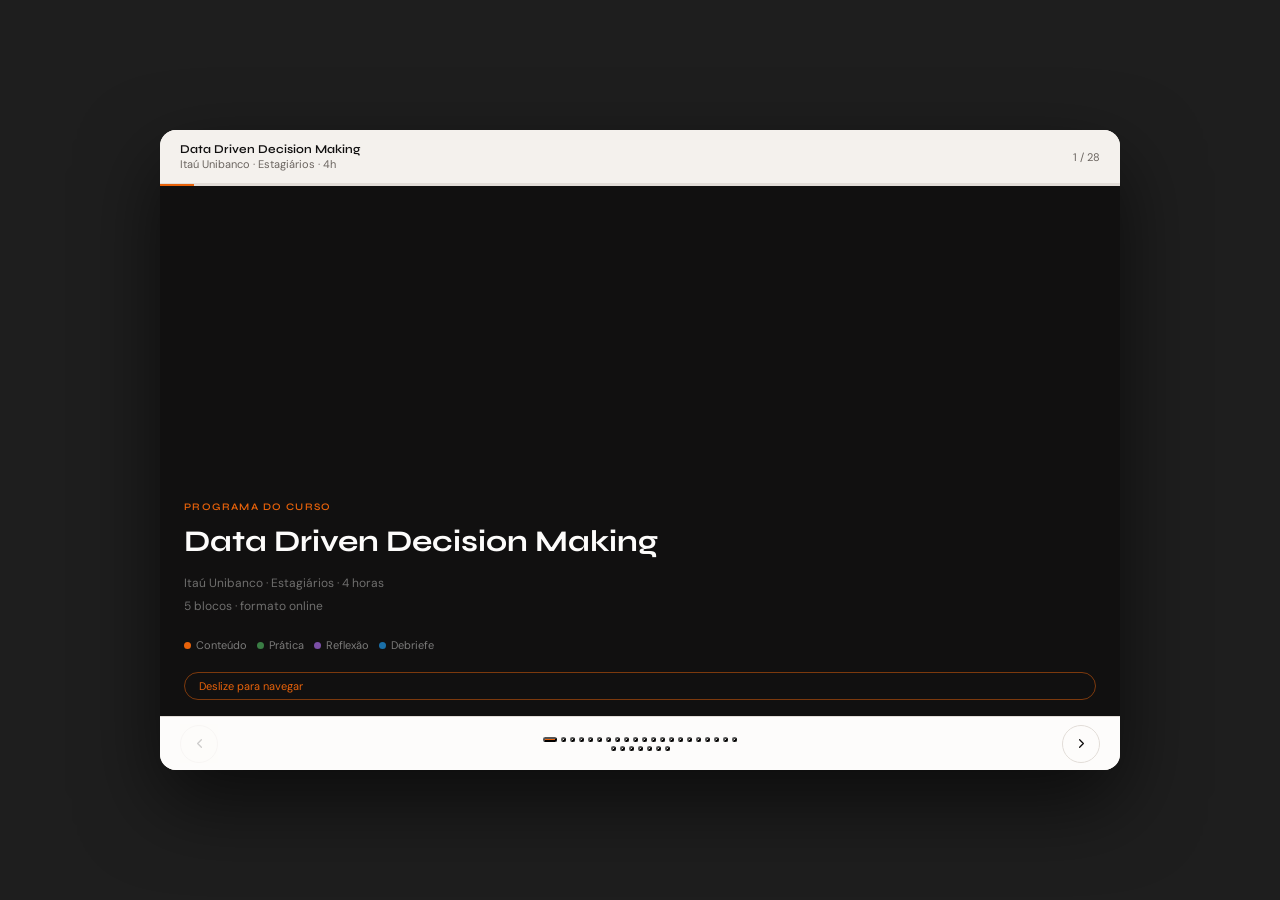
==== index.html @ 46b954f6 "recria projeto DDDM do Itau" ====
<!DOCTYPE html>
<html lang="pt-BR">
<head>
  <meta charset="UTF-8">
  <meta name="viewport" content="width=device-width, initial-scale=1.0, maximum-scale=1, user-scalable=no">
  <title>Data Driven Decision Making</title>
  <link rel="preconnect" href="https://fonts.googleapis.com">
  <link rel="preconnect" href="https://fonts.gstatic.com" crossorigin>
  <link href="https://fonts.googleapis.com/css2?family=Syne:wght@400;500;600;700&family=DM+Sans:wght@300;400;500&display=swap" rel="stylesheet">
  <link rel="stylesheet" href="styles.css">
</head>
<body>
  <div class="wrap">
    <div class="hdr">
      <div>
        <div class="hdr-title">Data Driven Decision Making</div>
        <div class="hdr-sub">Itaú Unibanco · Estagiários · 4h</div>
      </div>
      <div class="hdr-count" id="cnt">1 / 28</div>
    </div>

    <div class="prog"><div class="prog-fill" id="pf"></div></div>

    <div class="deck" id="deck">
      <div class="track" id="track">
        <div class="card c-cover">
          <div class="body">
            <div class="eyebrow">Programa do curso</div>
            <h1>Data Driven Decision Making</h1>
            <div class="meta">Itaú Unibanco · Estagiários · 4 horas<br>5 blocos · formato online</div>
            <div class="legend">
              <div class="legend-i"><div class="legend-dot" style="background:#E8620A"></div>Conteúdo</div>
              <div class="legend-i"><div class="legend-dot" style="background:#3A7D44"></div>Prática</div>
              <div class="legend-i"><div class="legend-dot" style="background:#7B4FA6"></div>Reflexão</div>
              <div class="legend-i"><div class="legend-dot" style="background:#1A6FA8"></div>Debriefe</div>
            </div>
            <div class="cta">Deslize para navegar</div>
          </div>
        </div>

        <div class="card c-obj">
          <div class="body">
            <h3>O que os participantes levam</h3>
            <p class="obj-sub">Ao final do curso, cada participante sai com:</p>
            <div class="obj-row"><div class="obj-n">1</div><div class="obj-t">Uma leitura prática do que significa tomar decisões orientadas por dados no ambiente do Itaú</div></div>
            <div class="obj-row"><div class="obj-n">2</div><div class="obj-t">Critérios para identificar e selecionar fontes de dados relevantes para hipóteses de negócio</div></div>
            <div class="obj-row"><div class="obj-n">3</div><div class="obj-t">Clareza sobre os vieses que afetam a leitura de dados e como calibrá-los</div></div>
            <div class="obj-row"><div class="obj-n">4</div><div class="obj-t">Contexto sobre a infraestrutura de dados do Itaú, bancos de dados, cloud e tecnologias em uso</div></div>
            <div class="obj-row"><div class="obj-n">5</div><div class="obj-t">Capacidade de mapear as variáveis que mais pesam numa decisão estratégica e avaliar o que muda quando elas se movem</div></div>
          </div>
        </div>

        <div class="card c-section">
          <div class="body">
            <div class="snum">01</div>
            <h2>Por que dados?</h2>
            <div class="dur">30 minutos</div>
          </div>
        </div>

        <div class="card c-content">
          <div class="body">
            <div class="badge b-content"><div class="dot"></div>Conteúdo</div>
            <div class="time"><span>00:00</span><span>10 min</span></div>
            <h3>A decisão antes do dado</h3>
            <div class="items">
              <div class="item"><div class="dot-item"></div><div class="itext">Toda decisão parte de uma hipótese formulada por alguém, em um contexto</div></div>
              <div class="item"><div class="dot-item"></div><div class="itext">O dado entra como ferramenta de quem decide</div></div>
              <div class="item"><div class="dot-item"></div><div class="itext">O curso parte de quem decide e do problema a resolver</div></div>
            </div>
          </div>
          <div class="strip">
            <span class="tag hi">Decisão</span>
            <span class="tag">Trade-off</span>
            <span class="tag">Ética da escolha</span>
            <span class="tag">Hipótese</span>
          </div>
        </div>

        <div class="card c-content">
          <div class="body">
            <div class="badge b-content"><div class="dot"></div>Conteúdo</div>
            <div class="time"><span>00:10</span><span>20 min</span></div>
            <h3>O que significa ser data driven e onde vivem esses dados no Itaú</h3>
            <div class="items">
              <div class="item"><div class="dot-item"></div><div class="itext">Ser data driven é ter um processo: capturar, tratar, gerar hipóteses e aplicar</div></div>
              <div class="item"><div class="dot-item"></div><div class="itext">O que é um banco de dados e como a informação é organizada em escala</div></div>
              <div class="item"><div class="dot-item"></div><div class="itext">A infraestrutura cloud do Itaú e o papel da AWS na operação de dados do banco</div></div>
              <div class="item"><div class="dot-item"></div><div class="itext">Principais tecnologias de dados em uso na instituição</div></div>
            </div>
          </div>
          <div class="strip">
            <span class="tag hi">Banco de dados</span>
            <span class="tag">AWS</span>
            <span class="tag">Cloud</span>
            <span class="tag">Infraestrutura</span>
            <span class="tag">Escala</span>
          </div>
        </div>

        <div class="card c-section">
          <div class="body">
            <div class="snum">02</div>
            <h2>Explorar</h2>
            <div class="dur">50 minutos</div>
          </div>
        </div>

        <div class="card c-pratica">
          <div class="body">
            <div class="badge b-pratica"><div class="dot"></div>Prática</div>
            <div class="time"><span>00:30</span><span>10 min</span></div>
            <h3>Aquecimento: o que você trouxe de fora da tela</h3>
            <div class="items">
              <div class="item"><div class="dot-item"></div><div class="itext">Tarefa pré-aula: cada participante chega com uma observação das últimas horas, algo que viu, ouviu ou notou no mundo ao redor</div></div>
              <div class="item"><div class="dot-item"></div><div class="itext"><strong>Pergunta central: com base nessa observação, qual hipótese econômica ou de negócio você sustentaria?</strong></div></div>
              <div class="item"><div class="dot-item"></div><div class="itext">Nos primeiros minutos da aula, cada pessoa compartilha o que trouxe</div></div>
            </div>
          </div>
          <div class="strip">
            <span class="tag hi">Observação como dado</span>
            <span class="tag">Previsão econômica</span>
            <span class="tag">Repertório</span>
          </div>
        </div>

        <div class="card c-debrief">
          <div class="body">
            <div class="badge b-debrief"><div class="dot"></div>Debriefe</div>
            <div class="time"><span>00:40</span><span>15 min</span></div>
            <h3>O que os participantes viram e o que isso revela</h3>
            <div class="items">
              <div class="item"><div class="dot-item"></div><div class="itext">Compartilhamento das observações entre os participantes</div></div>
              <div class="item"><div class="dot-item"></div><div class="itext">Observação cotidiana como fonte de dado: o que cada um capturou e por quê</div></div>
              <div class="item"><div class="dot-item"></div><div class="itext">O ponto de vista de quem olha condiciona o que se vê</div></div>
              <div class="item"><div class="dot-item"></div><div class="itext">Tendência ao viés pessimista e à naturalização de verdades universais</div></div>
            </div>
          </div>
          <div class="strip">
            <span class="tag hi">Viés pessimista</span>
            <span class="tag">Ponto de vista</span>
            <span class="tag">Naturalização</span>
          </div>
        </div>

        <div class="card c-content">
          <div class="body">
            <div class="badge b-content"><div class="dot"></div>Conteúdo</div>
            <div class="time"><span>00:55</span><span>25 min</span></div>
            <h3>Humildade intelectual e o ato de explorar</h3>
            <div class="items">
              <div class="item"><div class="dot-item"></div><div class="itext">Viés estatístico: como a seleção de dados condiciona conclusões</div></div>
              <div class="item"><div class="dot-item"></div><div class="itext">Viés de confirmação: como hipóteses prévias moldam a leitura</div></div>
              <div class="item"><div class="dot-item"></div><div class="itext">Good Judgment Open como modelo de como visões individuais se tornam decisões coletivas mais precisas</div></div>
              <div class="item"><div class="dot-item"></div><div class="itext"><strong>Pergunta para a turma: como o banco opera esse princípio em escala?</strong></div></div>
            </div>
          </div>
          <div class="strip">
            <span class="tag hi">Forecasting coletivo</span>
            <span class="tag">Viés estatístico</span>
            <span class="tag">Viés de confirmação</span>
          </div>
        </div>

        <div class="card c-section">
          <div class="body">
            <div class="snum">03</div>
            <h2>O processo DDDM</h2>
            <div class="dur">70 minutos</div>
          </div>
        </div>

        <div class="card c-content">
          <div class="body">
            <div class="badge b-content"><div class="dot"></div>Conteúdo</div>
            <div class="time"><span>01:20</span><span>10 min</span></div>
            <h3>As quatro macro-etapas</h3>
            <div class="items">
              <div class="item"><div class="dot-item"></div><div class="itext">Framework central: captura, tratamento, geração de insights e aplicação</div></div>
              <div class="item"><div class="dot-item"></div><div class="itext">Cada etapa tem lógica própria e alimenta a etapa seguinte</div></div>
              <div class="item"><div class="dot-item"></div><div class="itext">O ciclo é iterativo: a aplicação gera novos dados para captura</div></div>
            </div>
          </div>
          <div class="strip">
            <span class="tag hi">Framework DDDM</span>
            <span class="tag">Ciclo iterativo</span>
            <span class="tag">Processo</span>
          </div>
        </div>

        <div class="card c-content">
          <div class="body">
            <div class="badge b-content"><div class="dot"></div>Conteúdo</div>
            <div class="time"><span>01:30</span><span>10 min</span></div>
            <h3>Etapa 1: Captura</h3>
            <div class="items">
              <div class="item"><div class="dot-item"></div><div class="itext">Dado interno e externo, primário e secundário: critérios de escolha para cada hipótese</div></div>
              <div class="item"><div class="dot-item"></div><div class="itext">Todo dado carrega informações implícitas além do número visível</div></div>
              <div class="item"><div class="dot-item"></div><div class="itext">Postura científica: testar hipóteses e calibrar a leitura a partir dos resultados</div></div>
              <div class="item"><div class="dot-item"></div><div class="itext">Captura como gestão de risco: mensurar é a base para gerenciar</div></div>
            </div>
          </div>
          <div class="strip">
            <span class="tag hi">Captura</span>
            <span class="tag">Dado primário / secundário</span>
            <span class="tag">Dado interno / externo</span>
            <span class="tag">Hipótese</span>
          </div>
        </div>

        <div class="card c-pratica">
          <div class="body">
            <div class="badge b-pratica"><div class="dot"></div>Prática</div>
            <div class="time"><span>01:40</span><span>20 min</span></div>
            <h3>Atividade de captura: quais dados você precisaria?</h3>
            <div class="items">
              <div class="item"><div class="dot-item"></div><div class="itext"><strong>Individual: com base em quê você tomaria uma decisão sobre oportunidades de varejo PF no Itaú em 2026?</strong></div></div>
              <div class="item"><div class="dot-item"></div><div class="itext">Debate coletivo: cada participante compartilha sua base de raciocínio</div></div>
              <div class="item"><div class="dot-item"></div><div class="itext"><strong>Trios, 8 minutos: que dados seriam necessários para testar essas hipóteses e onde buscá-los?</strong></div></div>
            </div>
          </div>
          <div class="strip">
            <span class="tag hi">Varejo PF</span>
            <span class="tag">Fontes de dados</span>
            <span class="tag">Teste de hipótese</span>
          </div>
        </div>

        <div class="card c-debrief">
          <div class="body">
            <div class="badge b-debrief"><div class="dot"></div>Debriefe</div>
            <div class="time"><span>02:00</span><span>10 min</span></div>
            <h3>O que a atividade revelou</h3>
            <div class="items">
              <div class="item"><div class="dot-item"></div><div class="itext">Bases diferentes geram hipóteses diferentes, e portanto decisões diferentes</div></div>
              <div class="item"><div class="dot-item"></div><div class="itext">Composição de fontes internas e externas para uma mesma hipótese</div></div>
              <div class="item"><div class="dot-item"></div><div class="itext">Dado e especulação têm pesos distintos: toda informação verbal pede verificação</div></div>
            </div>
          </div>
          <div class="strip">
            <span class="tag hi">Dado x especulação</span>
            <span class="tag">Mix de fontes</span>
            <span class="tag">Verificação</span>
          </div>
        </div>

        <div class="card c-content">
          <div class="body">
            <div class="badge b-content"><div class="dot"></div>Conteúdo</div>
            <div class="time"><span>02:10</span><span>10 min</span></div>
            <h3>Etapa 2: Tratamento</h3>
            <div class="items">
              <div class="item"><div class="dot-item"></div><div class="itext">Dados faltantes: efeitos sobre a análise e formas de identificá-los</div></div>
              <div class="item"><div class="dot-item"></div><div class="itext">Outliers: como distinguir erro de coleta de sinal relevante</div></div>
              <div class="item"><div class="dot-item"></div><div class="itext">Consistência: padrões contraditórios na mesma base comprometem decisões</div></div>
              <div class="item"><div class="dot-item"></div><div class="itext">Validação cruzada: confrontar dados com outras fontes disponíveis</div></div>
            </div>
          </div>
          <div class="strip">
            <span class="tag hi">Tratamento</span>
            <span class="tag">Outlier</span>
            <span class="tag">Validação cruzada</span>
            <span class="tag">Consistência</span>
          </div>
        </div>

        <div class="card c-reflexao">
          <div class="body">
            <div class="badge b-reflexao"><div class="dot"></div>Reflexão</div>
            <div class="time"><span>02:20</span><span>5 min</span></div>
            <h3>Momento de reflexão individual</h3>
            <div class="items">
              <div class="item"><div class="dot-item"></div><div class="itext"><strong>Escrita individual a partir de uma pergunta sobre a própria prática de captura e tratamento de dados</strong></div></div>
              <div class="item"><div class="dot-item"></div><div class="itext">O participante guarda o registro como referência pessoal</div></div>
            </div>
          </div>
          <div class="strip">
            <span class="tag hi">Metacognição</span>
            <span class="tag">Registro pessoal</span>
            <span class="tag">Prática reflexiva</span>
          </div>
        </div>

        <div class="card c-section">
          <div class="body">
            <div class="snum">04</div>
            <h2>Decidir com dados</h2>
            <div class="dur">50 minutos</div>
          </div>
        </div>

        <div class="card c-content">
          <div class="body">
            <div class="badge b-content"><div class="dot"></div>Conteúdo</div>
            <div class="time"><span>02:25</span><span>10 min</span></div>
            <h3>Etapa 3: Geração de insights</h3>
            <div class="items">
              <div class="item"><div class="dot-item"></div><div class="itext">Hipóteses se qualificam ao entrar em contato com outros universos de referência</div></div>
              <div class="item"><div class="dot-item"></div><div class="itext">Discordâncias construtivas produzem decisões com mais sustentação</div></div>
              <div class="item"><div class="dot-item"></div><div class="itext">Mais contexto amplia a leitura: a visão de uma área isolada é sempre parcial</div></div>
            </div>
          </div>
          <div class="strip">
            <span class="tag hi">Geração de insights</span>
            <span class="tag">Discordância construtiva</span>
            <span class="tag">Multidisciplinaridade</span>
          </div>
        </div>

        <div class="card c-content">
          <div class="body">
            <div class="badge b-content"><div class="dot"></div>Conteúdo</div>
            <div class="time"><span>02:35</span><span>10 min</span></div>
            <h3>Etapa 4: Aplicação</h3>
            <div class="items">
              <div class="item"><div class="dot-item"></div><div class="itext">Ciclos iterativos de aplicação constroem melhoria contínua</div></div>
              <div class="item"><div class="dot-item"></div><div class="itext">O dado opera dentro de um sistema de valores: decisões carregam e reforçam cultura</div></div>
              <div class="item"><div class="dot-item"></div><div class="itext">O horizonte de uma decisão supera o que os dados históricos registram</div></div>
              <div class="item"><div class="dot-item"></div><div class="itext">Ganhos incrementais dependem de aplicações consistentes ao longo do tempo</div></div>
            </div>
          </div>
          <div class="strip">
            <span class="tag hi">Aplicação</span>
            <span class="tag">Cultura organizacional</span>
            <span class="tag">Ganho incremental</span>
            <span class="tag">Melhoria contínua</span>
          </div>
        </div>

        <div class="card c-content">
          <div class="body">
            <div class="badge b-content"><div class="dot"></div>Conteúdo</div>
            <div class="time"><span>02:45</span><span>15 min</span></div>
            <h3>O ato de decidir: o limite do dado histórico</h3>
            <div class="items">
              <div class="item"><div class="dot-item"></div><div class="itext">Dados registram o que existiu: decisões antecipam o que ainda vai existir</div></div>
              <div class="item"><div class="dot-item"></div><div class="itext"><strong>Cenário provocativo: estamos em 2035 e o Itaú perdeu posição entre os maiores bancos do país. O que aconteceu?</strong></div></div>
              <div class="item"><div class="dot-item"></div><div class="itext">A melhor decisão começa por entender qual é o melhor problema a resolver</div></div>
            </div>
          </div>
          <div class="strip">
            <span class="tag hi">Cisne Negro</span>
            <span class="tag">Outlier extremo</span>
            <span class="tag">Antecipação</span>
          </div>
        </div>

        <div class="card c-content">
          <div class="body">
            <div class="badge b-content"><div class="dot"></div>Conteúdo</div>
            <div class="time"><span>03:00</span><span>10 min</span></div>
            <h3>Elementos de decisão: drivers financeiros</h3>
            <div class="items">
              <div class="item"><div class="dot-item"></div><div class="itext">Expansão da carteira de crédito como vetor principal de crescimento</div></div>
              <div class="item"><div class="dot-item"></div><div class="itext">Receita de serviços e seguros como diversificação de margem</div></div>
              <div class="item"><div class="dot-item"></div><div class="itext">Margem financeira por cliente como indicador de profundidade de relacionamento</div></div>
              <div class="item"><div class="dot-item"></div><div class="itext">NPS como dado qualitativo com impacto financeiro mensurável</div></div>
            </div>
          </div>
          <div class="strip">
            <span class="tag hi">Drivers financeiros</span>
            <span class="tag">NPS</span>
            <span class="tag">Margem financeira</span>
            <span class="tag">Carteira de crédito</span>
          </div>
        </div>

        <div class="card c-content">
          <div class="body">
            <div class="badge b-content"><div class="dot"></div>Conteúdo</div>
            <div class="time"><span>03:10</span><span>10 min</span></div>
            <h3>Elementos de decisão: drivers de prioridades e risco</h3>
            <div class="items">
              <div class="item"><div class="dot-item"></div><div class="itext">PME, base da pirâmide, beyond banking e marketplaces como frentes de expansão</div></div>
              <div class="item"><div class="dot-item"></div><div class="itext">Trade-off entre rigidez e flexibilidade na gestão de risco</div></div>
              <div class="item"><div class="dot-item"></div><div class="itext">Como medir risco no desenvolvimento de novos produtos: os critérios do banco</div></div>
              <div class="item"><div class="dot-item"></div><div class="itext">Para cada driver: apresentação do tema, leitura do contexto atual e <strong>contribuições da turma</strong></div></div>
            </div>
          </div>
          <div class="strip">
            <span class="tag hi">Drivers de risco</span>
            <span class="tag">PME</span>
            <span class="tag">Beyond banking</span>
            <span class="tag">DREX</span>
            <span class="tag">BaaS</span>
          </div>
        </div>

        <div class="card c-section">
          <div class="body">
            <div class="snum">05</div>
            <h2>Atividade final</h2>
            <div class="dur">50 minutos</div>
          </div>
        </div>

        <div class="card c-content">
          <div class="body">
            <div class="badge b-content"><div class="dot"></div>Conteúdo</div>
            <div class="time"><span>03:20</span><span>5 min</span></div>
            <h3>Análise de sensibilidade: o que é e como funciona</h3>
            <div class="items">
              <div class="item"><div class="dot-item"></div><div class="itext">Uma decisão raramente depende de uma variável só</div></div>
              <div class="item"><div class="dot-item"></div><div class="itext">Análise de sensibilidade mapeia quais variáveis mais movem o resultado</div></div>
              <div class="item"><div class="dot-item"></div><div class="itext">Exemplo prático com o modelo financeiro da Mastertech: variação de preço, custo de aquisição e horas de instrução</div></div>
            </div>
          </div>
          <div class="strip">
            <span class="tag hi">Análise de sensibilidade</span>
            <span class="tag">Variável crítica</span>
            <span class="tag">Modelo financeiro</span>
          </div>
        </div>

        <div class="card c-pratica">
          <div class="body">
            <div class="badge b-pratica"><div class="dot"></div>Prática</div>
            <div class="time"><span>03:25</span><span>30 min</span></div>
            <h3>Atividade: análise de sensibilidade aplicada ao Itaú</h3>
            <div class="items">
              <div class="item"><div class="dot-item"></div><div class="itext">Os grupos recebem um cenário do contexto do banco</div></div>
              <div class="item"><div class="dot-item"></div><div class="itext">Cada grupo identifica os drivers que mais impactam a decisão em questão</div></div>
              <div class="item"><div class="dot-item"></div><div class="itext">Para cada driver: o grupo formula o que muda na decisão se a variável se mover</div></div>
              <div class="item"><div class="dot-item"></div><div class="itext">A apresentação inclui a base de dados que sustentaria cada hipótese</div></div>
            </div>
          </div>
          <div class="strip">
            <span class="tag hi">Cenário</span>
            <span class="tag">Drivers estratégicos</span>
            <span class="tag">Hipótese</span>
            <span class="tag">Base de dados</span>
          </div>
        </div>

        <div class="card c-debrief">
          <div class="body">
            <div class="badge b-debrief"><div class="dot"></div>Debriefe</div>
            <div class="time"><span>03:55</span><span>10 min</span></div>
            <h3>Fechamento da atividade</h3>
            <div class="items">
              <div class="item"><div class="dot-item"></div><div class="itext">Cada grupo apresenta os drivers identificados e as hipóteses formuladas</div></div>
              <div class="item"><div class="dot-item"></div><div class="itext">Comparação entre os cenários: pontos de convergência e de divergência entre os grupos</div></div>
              <div class="item"><div class="dot-item"></div><div class="itext">A divergência como dado em si: o que ela revela sobre as premissas de cada grupo</div></div>
            </div>
          </div>
          <div class="strip">
            <span class="tag hi">Convergência / divergência</span>
            <span class="tag">Premissa</span>
            <span class="tag">Síntese coletiva</span>
          </div>
        </div>

        <div class="card c-content">
          <div class="body">
            <div class="badge b-content"><div class="dot"></div>Conteúdo</div>
            <div class="time"><span>04:05</span><span>10 min</span></div>
            <h3>Encerramento</h3>
            <div class="items">
              <div class="item"><div class="dot-item"></div><div class="itext">Síntese do framework: captura, tratamento, geração de insights e aplicação</div></div>
              <div class="item"><div class="dot-item"></div><div class="itext">O que levar para a prática amanhã</div></div>
              <div class="item"><div class="dot-item"></div><div class="itext">Registro de presença</div></div>
            </div>
          </div>
          <div class="strip">
            <span class="tag hi">Framework DDDM</span>
            <span class="tag">Síntese</span>
            <span class="tag">Próximos passos</span>
          </div>
        </div>

        <div class="card c-end">
          <div class="body">
            <div class="end-icon">◎</div>
            <h2>Programa completo</h2>
            <p>4 horas · 5 blocos · formato online e colaborativo · ancorado no contexto do Itaú</p>
          </div>
        </div>
      </div>
    </div>

    <div class="nav">
      <button class="nbtn off" id="bp" type="button" aria-label="Slide anterior">
        <svg viewBox="0 0 24 24"><polyline points="15 18 9 12 15 6"/></svg>
      </button>
      <div class="dots" id="dots"></div>
      <button class="nbtn" id="bn" type="button" aria-label="Próximo slide">
        <svg viewBox="0 0 24 24"><polyline points="9 18 15 12 9 6"/></svg>
      </button>
    </div>
  </div>

  <script src="script.js"></script>
</body>
</html>
---- styles.css ----
*, *::before, *::after { box-sizing: border-box; margin: 0; padding: 0; }

:root {
  --orange: #E8620A;
  --orange-light: #FDE9D9;
  --dark: #111010;
  --mid: #6B6560;
  --light: #F4F1ED;
  --white: #FDFCFB;
  --border: #E2DDD8;
  --green: #3A7D44;
  --green-light: #DCF0DF;
  --green-bg: #F0F7F0;
  --purple: #7B4FA6;
  --purple-light: #EAE0F5;
  --purple-bg: #F5F0F8;
  --blue: #1A6FA8;
  --blue-light: #D8EAFB;
  --blue-bg: #F0F5FA;
}

html {
  height: 100%;
  background: #1e1e1e;
  font-family: "DM Sans", sans-serif;
  -webkit-font-smoothing: antialiased;
}

body {
  height: 100%;
  display: flex;
  align-items: center;
  justify-content: center;
  background: #1e1e1e;
  overflow: hidden;
}

.wrap {
  position: relative;
  width: 100%;
  max-width: 960px;
  height: 640px;
  background: var(--light);
  overflow: hidden;
  border-radius: 16px;
  box-shadow: 0 32px 80px rgba(0, 0, 0, 0.6);
}

@media (max-width: 860px) {
  .wrap {
    max-width: 100%;
    height: 100vh;
    border-radius: 0;
  }

  body {
    background: var(--light);
  }
}

.hdr {
  position: absolute;
  top: 0;
  left: 0;
  right: 0;
  z-index: 10;
  height: 54px;
  padding: 0 20px;
  background: var(--light);
  border-bottom: 1px solid var(--border);
  display: flex;
  align-items: center;
  justify-content: space-between;
}

.hdr-title {
  font-family: "Syne", sans-serif;
  font-size: 12px;
  font-weight: 600;
  color: var(--dark);
}

.hdr-sub,
.hdr-count {
  font-size: 11px;
  color: var(--mid);
}

.hdr-sub {
  margin-top: 1px;
}

.prog {
  position: absolute;
  top: 54px;
  left: 0;
  right: 0;
  height: 2px;
  background: var(--border);
  z-index: 10;
}

.prog-fill {
  width: 3.6%;
  height: 100%;
  background: var(--orange);
  transition: width 0.4s cubic-bezier(.4, 0, .2, 1);
}

.deck {
  position: absolute;
  top: 56px;
  right: 0;
  bottom: 54px;
  left: 0;
  overflow: hidden;
}

.track {
  display: flex;
  height: 100%;
  transition: transform 0.38s cubic-bezier(.4, 0, .2, 1);
  will-change: transform;
}

.card {
  min-width: 100%;
  height: 100%;
  display: flex;
  flex-direction: column;
}

.body {
  position: relative;
  flex: 1;
  overflow-y: auto;
  padding: 24px 24px 16px;
  -webkit-overflow-scrolling: touch;
}

.strip {
  flex-shrink: 0;
  padding: 12px 18px 14px;
  background: var(--dark);
  display: flex;
  flex-wrap: wrap;
  gap: 6px;
  align-items: center;
}

.tag {
  display: inline-flex;
  padding: 4px 11px;
  border: 1px solid rgba(244, 241, 237, 0.2);
  border-radius: 20px;
  font-size: 10px;
  font-weight: 500;
  letter-spacing: 0.05em;
  color: rgba(244, 241, 237, 0.75);
  white-space: nowrap;
}

.tag.hi {
  background: var(--orange);
  border-color: var(--orange);
  color: var(--white);
}

.c-cover .body {
  background: var(--dark);
  display: flex;
  flex-direction: column;
  justify-content: flex-end;
}

.c-cover .strip {
  background: rgba(255, 255, 255, 0.04);
  border-top: 1px solid rgba(255, 255, 255, 0.07);
}

.c-section .body {
  background: var(--orange);
  display: flex;
  flex-direction: column;
  justify-content: center;
}

.c-obj .body { background: var(--light); }
.c-content .body { background: var(--white); }
.c-pratica .body { background: var(--green-bg); }
.c-reflexao .body { background: var(--purple-bg); }
.c-debrief .body { background: var(--blue-bg); }

.c-end .body {
  background: var(--dark);
  display: flex;
  flex-direction: column;
  justify-content: center;
  align-items: center;
  text-align: center;
}

.badge {
  display: inline-flex;
  align-items: center;
  gap: 5px;
  border-radius: 20px;
  padding: 4px 10px;
  font-size: 10px;
  font-weight: 500;
  letter-spacing: 0.08em;
  text-transform: uppercase;
  margin-bottom: 16px;
}

.badge .dot,
.legend-dot {
  border-radius: 50%;
}

.badge .dot {
  width: 6px;
  height: 6px;
}

.b-content {
  background: var(--orange-light);
  color: var(--orange);
}

.b-content .dot,
.c-content .dot-item {
  background: var(--orange);
}

.b-pratica {
  background: var(--green-light);
  color: var(--green);
}

.b-pratica .dot,
.c-pratica .dot-item {
  background: var(--green);
}

.b-reflexao {
  background: var(--purple-light);
  color: var(--purple);
}

.b-reflexao .dot,
.c-reflexao .dot-item {
  background: var(--purple);
}

.b-debrief {
  background: var(--blue-light);
  color: var(--blue);
}

.b-debrief .dot,
.c-debrief .dot-item {
  background: var(--blue);
}

.time {
  position: absolute;
  top: 16px;
  right: 20px;
  display: inline-flex;
  align-items: center;
  gap: 5px;
  background: rgba(0, 0, 0, 0.07);
  border-radius: 20px;
  padding: 3px 10px;
}

.time span:first-child {
  font-size: 11px;
  font-weight: 500;
  color: var(--dark);
}

.time span:last-child {
  font-size: 10px;
  color: var(--mid);
}

.c-cover h1 {
  font-family: "Syne", sans-serif;
  font-size: 30px;
  font-weight: 700;
  line-height: 1.1;
  color: var(--white);
  margin-bottom: 14px;
}

.c-cover .eyebrow {
  font-size: 10px;
  font-weight: 600;
  letter-spacing: 0.14em;
  text-transform: uppercase;
  color: var(--orange);
  margin-bottom: 12px;
  font-family: "Syne", sans-serif;
}

.c-cover .meta {
  font-size: 12px;
  color: rgba(253, 252, 251, 0.4);
  line-height: 1.9;
}

.c-cover .cta {
  display: inline-block;
  margin-top: 20px;
  padding: 6px 14px;
  border: 1px solid rgba(232, 98, 10, 0.5);
  border-radius: 20px;
  font-size: 11px;
  color: var(--orange);
}

.legend {
  display: flex;
  flex-wrap: wrap;
  gap: 10px;
  margin-top: 20px;
}

.legend-i {
  display: inline-flex;
  align-items: center;
  gap: 5px;
  font-size: 11px;
  color: rgba(253, 252, 251, 0.45);
}

.legend-dot {
  width: 7px;
  height: 7px;
}

.c-section .snum {
  font-family: "Syne", sans-serif;
  font-size: 56px;
  font-weight: 700;
  color: rgba(255, 255, 255, 0.18);
  line-height: 1;
  margin-bottom: 6px;
}

.c-section h2 {
  font-family: "Syne", sans-serif;
  font-size: 26px;
  font-weight: 700;
  color: var(--white);
  line-height: 1.15;
  margin-bottom: 6px;
}

.c-section .dur {
  font-size: 12px;
  color: rgba(255, 255, 255, 0.6);
}

.card h3 {
  font-family: "Syne", sans-serif;
  font-size: 19px;
  font-weight: 600;
  color: var(--dark);
  line-height: 1.25;
  margin-bottom: 18px;
  padding-right: 80px;
}

.c-obj h3 {
  padding-right: 0;
  margin-bottom: 6px;
}

.obj-sub {
  font-size: 13px;
  color: var(--mid);
  margin-bottom: 18px;
  line-height: 1.5;
}

.obj-row {
  display: flex;
  gap: 12px;
  align-items: flex-start;
  padding: 11px 0;
  border-bottom: 1px solid var(--border);
}

.obj-row:last-child {
  border-bottom: none;
}

.obj-n {
  font-family: "Syne", sans-serif;
  font-size: 18px;
  font-weight: 700;
  color: var(--orange);
  min-width: 22px;
  line-height: 1.4;
}

.obj-t {
  font-size: 13px;
  line-height: 1.6;
  color: var(--dark);
  padding-top: 2px;
}

.items {
  display: flex;
  flex-direction: column;
  gap: 10px;
}

.item {
  display: flex;
  gap: 10px;
  align-items: flex-start;
}

.dot-item {
  width: 5px;
  height: 5px;
  border-radius: 50%;
  flex-shrink: 0;
  margin-top: 7px;
}

.itext {
  font-size: 14px;
  line-height: 1.65;
  color: var(--dark);
  font-weight: 300;
}

.c-end .end-icon {
  font-size: 36px;
  margin-bottom: 18px;
  color: var(--orange);
}

.c-end h2 {
  font-family: "Syne", sans-serif;
  font-size: 24px;
  font-weight: 700;
  color: var(--white);
  margin-bottom: 10px;
}

.c-end p {
  font-size: 13px;
  color: rgba(253, 252, 251, 0.45);
  line-height: 1.7;
  max-width: 260px;
}

.nav {
  position: absolute;
  right: 0;
  bottom: 0;
  left: 0;
  height: 54px;
  background: var(--white);
  border-top: 1px solid var(--border);
  display: flex;
  align-items: center;
  justify-content: space-between;
  padding: 0 20px;
  z-index: 10;
}

.nbtn {
  width: 38px;
  height: 38px;
  border-radius: 50%;
  border: 1px solid var(--border);
  background: transparent;
  display: flex;
  align-items: center;
  justify-content: center;
  cursor: pointer;
  -webkit-tap-highlight-color: transparent;
}

.nbtn:active {
  transform: scale(0.92);
  background: var(--light);
}

.nbtn.off {
  opacity: 0.2;
  pointer-events: none;
}

.nbtn svg {
  width: 15px;
  height: 15px;
  stroke: var(--dark);
  fill: none;
  stroke-width: 2;
  stroke-linecap: round;
  stroke-linejoin: round;
}

.dots {
  display: flex;
  gap: 4px;
  align-items: center;
  flex-wrap: wrap;
  max-width: 200px;
  justify-content: center;
}

.ndot {
  width: 5px;
  height: 5px;
  border-radius: 50%;
  background: var(--border);
  transition: all 0.25s;
  cursor: pointer;
}

.ndot.on {
  width: 14px;
  border-radius: 3px;
  background: var(--orange);
}
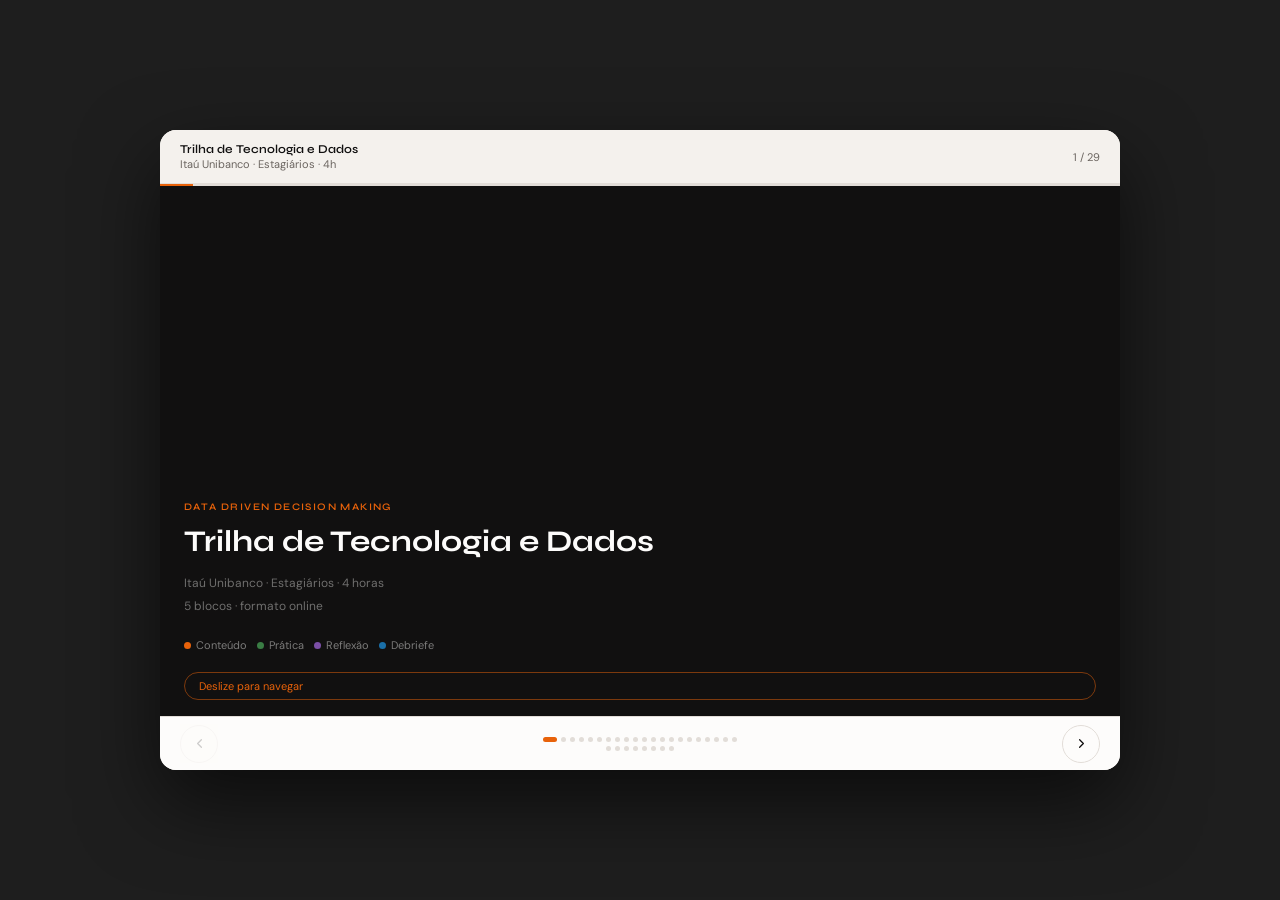
==== commit fba1954e: "atualiza index com nova versao da trilha" ====
--- a/index.html
+++ b/index.html
@@ -1,494 +1,662 @@
 <!DOCTYPE html>
 <html lang="pt-BR">
 <head>
-  <meta charset="UTF-8">
-  <meta name="viewport" content="width=device-width, initial-scale=1.0, maximum-scale=1, user-scalable=no">
-  <title>Data Driven Decision Making</title>
-  <link rel="preconnect" href="https://fonts.googleapis.com">
-  <link rel="preconnect" href="https://fonts.gstatic.com" crossorigin>
-  <link href="https://fonts.googleapis.com/css2?family=Syne:wght@400;500;600;700&family=DM+Sans:wght@300;400;500&display=swap" rel="stylesheet">
-  <link rel="stylesheet" href="styles.css">
+<meta charset="UTF-8">
+<meta name="viewport" content="width=device-width, initial-scale=1.0, maximum-scale=1, user-scalable=no">
+<link href="https://fonts.googleapis.com/css2?family=Syne:wght@400;500;600;700&family=DM+Sans:wght@300;400;500&display=swap" rel="stylesheet">
+<style>
+*, *::before, *::after { box-sizing: border-box; margin: 0; padding: 0; }
+:root {
+  --orange: #E8620A; --orange-light: #FDE9D9;
+  --dark: #111010; --mid: #6B6560;
+  --light: #F4F1ED; --white: #FDFCFB; --border: #E2DDD8;
+  --green: #3A7D44; --green-light: #DCF0DF; --green-bg: #F0F7F0;
+  --purple: #7B4FA6; --purple-light: #EAE0F5; --purple-bg: #F5F0F8;
+  --blue: #1A6FA8; --blue-light: #D8EAFB; --blue-bg: #F0F5FA;
+}
+html { height: 100%; background: #1e1e1e; font-family: 'DM Sans', sans-serif; -webkit-font-smoothing: antialiased; }
+body { height: 100%; display: flex; align-items: center; justify-content: center; background: #1e1e1e; overflow: hidden; }
+
+/* WRAPPER */
+.wrap { position: relative; width: 100%; max-width: 960px; height: 640px; background: var(--light); overflow: hidden; border-radius: 16px; box-shadow: 0 32px 80px rgba(0,0,0,0.6); }
+@media (max-width: 860px) { .wrap { max-width: 100%; height: 100vh; border-radius: 0; } body { background: var(--light); } }
+
+/* HEADER */
+.hdr { position: absolute; top: 0; left: 0; right: 0; z-index: 10; height: 54px; padding: 0 20px; background: var(--light); border-bottom: 1px solid var(--border); display: flex; align-items: center; justify-content: space-between; }
+.hdr-title { font-family: 'Syne', sans-serif; font-size: 12px; font-weight: 600; color: var(--dark); }
+.hdr-sub { font-size: 11px; color: var(--mid); margin-top: 1px; }
+.hdr-count { font-size: 11px; color: var(--mid); }
+
+/* PROGRESS */
+.prog { position: absolute; top: 54px; left: 0; right: 0; height: 2px; background: var(--border); z-index: 10; }
+.prog-fill { height: 100%; background: var(--orange); transition: width 0.4s cubic-bezier(.4,0,.2,1); width: 3.6%; }
+
+/* DECK */
+.deck { position: absolute; top: 56px; bottom: 54px; left: 0; right: 0; overflow: hidden; }
+.track { display: flex; height: 100%; transition: transform 0.38s cubic-bezier(.4,0,.2,1); will-change: transform; }
+
+/* CARD BASE */
+.card { min-width: 100%; height: 100%; display: flex; flex-direction: column; }
+.body { flex: 1; overflow-y: auto; padding: 24px 24px 16px; position: relative; -webkit-overflow-scrolling: touch; }
+.strip { flex-shrink: 0; padding: 12px 18px 14px; background: var(--dark); display: flex; flex-wrap: wrap; gap: 6px; align-items: center; }
+.tag { display: inline-flex; padding: 4px 11px; border: 1px solid rgba(244,241,237,0.2); border-radius: 20px; font-size: 10px; font-weight: 500; letter-spacing: 0.05em; color: rgba(244,241,237,0.75); white-space: nowrap; }
+.tag.hi { background: var(--orange); border-color: var(--orange); color: var(--white); }
+
+/* CARD TYPES */
+.c-cover .body { background: var(--dark); display: flex; flex-direction: column; justify-content: flex-end; }
+.c-cover .strip { background: rgba(255,255,255,0.04); border-top: 1px solid rgba(255,255,255,0.07); }
+.c-section .body { background: var(--orange); display: flex; flex-direction: column; justify-content: center; }
+.c-obj .body { background: var(--light); }
+.c-content .body { background: var(--white); }
+.c-pratica .body { background: var(--green-bg); }
+.c-reflexao .body { background: var(--purple-bg); }
+.c-debrief .body { background: var(--blue-bg); }
+.c-summary .body { background: #2C2C2C; }
+.c-summary .body h3 { color: #F4F1ED !important; }
+.c-summary .obj-sub { color: rgba(244,241,237,0.6); }
+.c-summary .obj-row { border-bottom-color: rgba(244,241,237,0.08); }
+.c-summary .obj-n { color: var(--orange); }
+.c-summary .obj-t { color: #F4F1ED; }
+.c-end .body { background: var(--dark); display: flex; flex-direction: column; justify-content: center; align-items: center; text-align: center; }
+
+/* TYPE BADGE */
+.badge { display: inline-flex; align-items: center; gap: 5px; border-radius: 20px; padding: 4px 10px; font-size: 10px; font-weight: 500; letter-spacing: 0.08em; text-transform: uppercase; margin-bottom: 16px; }
+.badge .dot { width: 6px; height: 6px; border-radius: 50%; }
+.b-content { background: var(--orange-light); color: var(--orange); }
+.b-content .dot { background: var(--orange); }
+.b-pratica { background: var(--green-light); color: var(--green); }
+.b-pratica .dot { background: var(--green); }
+.b-reflexao { background: var(--purple-light); color: var(--purple); }
+.b-reflexao .dot { background: var(--purple); }
+.b-debrief { background: var(--blue-light); color: var(--blue); }
+.b-debrief .dot { background: var(--blue); }
+
+/* TIME CHIP */
+.time { position: absolute; top: 16px; right: 20px; display: inline-flex; align-items: center; gap: 5px; background: rgba(0,0,0,0.07); border-radius: 20px; padding: 3px 10px; }
+.time span:first-child { font-size: 11px; font-weight: 500; color: var(--dark); }
+.time span:last-child { font-size: 10px; color: var(--mid); }
+
+/* TYPOGRAPHY */
+.c-cover h1 { font-family: 'Syne', sans-serif; font-size: 30px; font-weight: 700; line-height: 1.1; color: var(--white); margin-bottom: 14px; }
+.c-cover .eyebrow { font-size: 10px; font-weight: 600; letter-spacing: 0.14em; text-transform: uppercase; color: var(--orange); margin-bottom: 12px; font-family: 'Syne', sans-serif; }
+.c-cover .meta { font-size: 12px; color: rgba(253,252,251,0.4); line-height: 1.9; }
+.c-cover .cta { display: inline-block; margin-top: 20px; padding: 6px 14px; border: 1px solid rgba(232,98,10,0.5); border-radius: 20px; font-size: 11px; color: var(--orange); }
+.legend { display: flex; flex-wrap: wrap; gap: 10px; margin-top: 20px; }
+.legend-i { display: inline-flex; align-items: center; gap: 5px; font-size: 11px; color: rgba(253,252,251,0.45); }
+.legend-dot { width: 7px; height: 7px; border-radius: 50%; }
+.c-section .snum { font-family: 'Syne', sans-serif; font-size: 56px; font-weight: 700; color: rgba(255,255,255,0.18); line-height: 1; margin-bottom: 6px; }
+.c-section h2 { font-family: 'Syne', sans-serif; font-size: 26px; font-weight: 700; color: var(--white); line-height: 1.15; margin-bottom: 6px; }
+.c-section .dur { font-size: 12px; color: rgba(255,255,255,0.6); }
+.card h3 { font-family: 'Syne', sans-serif; font-size: 19px; font-weight: 600; color: var(--dark); line-height: 1.25; margin-bottom: 18px; padding-right: 80px; }
+.c-obj h3 { padding-right: 0; margin-bottom: 6px; }
+.obj-sub { font-size: 13px; color: var(--mid); margin-bottom: 18px; line-height: 1.5; }
+.obj-row { display: flex; gap: 12px; align-items: flex-start; padding: 11px 0; border-bottom: 1px solid var(--border); }
+.obj-row:last-child { border-bottom: none; }
+.obj-n { font-family: 'Syne', sans-serif; font-size: 18px; font-weight: 700; color: var(--orange); min-width: 22px; line-height: 1.4; }
+.obj-t { font-size: 13px; line-height: 1.6; color: var(--dark); padding-top: 2px; }
+.items { display: flex; flex-direction: column; gap: 10px; }
+.item { display: flex; gap: 10px; align-items: flex-start; }
+.dot-item { width: 5px; height: 5px; border-radius: 50%; flex-shrink: 0; margin-top: 7px; }
+.c-content .dot-item { background: var(--orange); }
+.c-pratica .dot-item { background: var(--green); }
+.c-reflexao .dot-item { background: var(--purple); }
+.c-debrief .dot-item { background: var(--blue); }
+.itext { font-size: 14px; line-height: 1.65; color: var(--dark); font-weight: 300; }
+.c-end .end-icon { font-size: 36px; margin-bottom: 18px; color: var(--orange); }
+.c-end h2 { font-family: 'Syne', sans-serif; font-size: 24px; font-weight: 700; color: var(--white); margin-bottom: 10px; }
+.c-end p { font-size: 13px; color: rgba(253,252,251,0.45); line-height: 1.7; max-width: 260px; }
+
+/* NAV */
+.nav { position: absolute; bottom: 0; left: 0; right: 0; height: 54px; background: var(--white); border-top: 1px solid var(--border); display: flex; align-items: center; justify-content: space-between; padding: 0 20px; z-index: 10; }
+.nbtn { width: 38px; height: 38px; border-radius: 50%; border: 1px solid var(--border); background: transparent; display: flex; align-items: center; justify-content: center; cursor: pointer; -webkit-tap-highlight-color: transparent; }
+.nbtn:active { transform: scale(0.92); background: var(--light); }
+.nbtn.off { opacity: 0.2; pointer-events: none; }
+.nbtn svg { width: 15px; height: 15px; stroke: var(--dark); fill: none; stroke-width: 2; stroke-linecap: round; stroke-linejoin: round; }
+.dots { display: flex; gap: 4px; align-items: center; flex-wrap: wrap; max-width: 200px; justify-content: center; }
+.ndot { width: 5px; height: 5px; border-radius: 50%; background: var(--border); transition: all 0.25s; cursor: pointer; }
+.ndot.on { width: 14px; border-radius: 3px; background: var(--orange); }
+</style>
 </head>
 <body>
-  <div class="wrap">
-    <div class="hdr">
-      <div>
-        <div class="hdr-title">Data Driven Decision Making</div>
-        <div class="hdr-sub">Itaú Unibanco · Estagiários · 4h</div>
-      </div>
-      <div class="hdr-count" id="cnt">1 / 28</div>
-    </div>
-
-    <div class="prog"><div class="prog-fill" id="pf"></div></div>
-
-    <div class="deck" id="deck">
-      <div class="track" id="track">
-        <div class="card c-cover">
-          <div class="body">
-            <div class="eyebrow">Programa do curso</div>
-            <h1>Data Driven Decision Making</h1>
-            <div class="meta">Itaú Unibanco · Estagiários · 4 horas<br>5 blocos · formato online</div>
-            <div class="legend">
-              <div class="legend-i"><div class="legend-dot" style="background:#E8620A"></div>Conteúdo</div>
-              <div class="legend-i"><div class="legend-dot" style="background:#3A7D44"></div>Prática</div>
-              <div class="legend-i"><div class="legend-dot" style="background:#7B4FA6"></div>Reflexão</div>
-              <div class="legend-i"><div class="legend-dot" style="background:#1A6FA8"></div>Debriefe</div>
-            </div>
-            <div class="cta">Deslize para navegar</div>
-          </div>
-        </div>
-
-        <div class="card c-obj">
-          <div class="body">
-            <h3>O que os participantes levam</h3>
-            <p class="obj-sub">Ao final do curso, cada participante sai com:</p>
-            <div class="obj-row"><div class="obj-n">1</div><div class="obj-t">Uma leitura prática do que significa tomar decisões orientadas por dados no ambiente do Itaú</div></div>
-            <div class="obj-row"><div class="obj-n">2</div><div class="obj-t">Critérios para identificar e selecionar fontes de dados relevantes para hipóteses de negócio</div></div>
-            <div class="obj-row"><div class="obj-n">3</div><div class="obj-t">Clareza sobre os vieses que afetam a leitura de dados e como calibrá-los</div></div>
-            <div class="obj-row"><div class="obj-n">4</div><div class="obj-t">Contexto sobre a infraestrutura de dados do Itaú, bancos de dados, cloud e tecnologias em uso</div></div>
-            <div class="obj-row"><div class="obj-n">5</div><div class="obj-t">Capacidade de mapear as variáveis que mais pesam numa decisão estratégica e avaliar o que muda quando elas se movem</div></div>
-          </div>
-        </div>
-
-        <div class="card c-section">
-          <div class="body">
-            <div class="snum">01</div>
-            <h2>Por que dados?</h2>
-            <div class="dur">30 minutos</div>
-          </div>
-        </div>
-
-        <div class="card c-content">
-          <div class="body">
-            <div class="badge b-content"><div class="dot"></div>Conteúdo</div>
-            <div class="time"><span>00:00</span><span>10 min</span></div>
-            <h3>A decisão antes do dado</h3>
-            <div class="items">
-              <div class="item"><div class="dot-item"></div><div class="itext">Toda decisão parte de uma hipótese formulada por alguém, em um contexto</div></div>
-              <div class="item"><div class="dot-item"></div><div class="itext">O dado entra como ferramenta de quem decide</div></div>
-              <div class="item"><div class="dot-item"></div><div class="itext">O curso parte de quem decide e do problema a resolver</div></div>
-            </div>
-          </div>
-          <div class="strip">
-            <span class="tag hi">Decisão</span>
-            <span class="tag">Trade-off</span>
-            <span class="tag">Ética da escolha</span>
-            <span class="tag">Hipótese</span>
-          </div>
-        </div>
-
-        <div class="card c-content">
-          <div class="body">
-            <div class="badge b-content"><div class="dot"></div>Conteúdo</div>
-            <div class="time"><span>00:10</span><span>20 min</span></div>
-            <h3>O que significa ser data driven e onde vivem esses dados no Itaú</h3>
-            <div class="items">
-              <div class="item"><div class="dot-item"></div><div class="itext">Ser data driven é ter um processo: capturar, tratar, gerar hipóteses e aplicar</div></div>
-              <div class="item"><div class="dot-item"></div><div class="itext">O que é um banco de dados e como a informação é organizada em escala</div></div>
-              <div class="item"><div class="dot-item"></div><div class="itext">A infraestrutura cloud do Itaú e o papel da AWS na operação de dados do banco</div></div>
-              <div class="item"><div class="dot-item"></div><div class="itext">Principais tecnologias de dados em uso na instituição</div></div>
-            </div>
-          </div>
-          <div class="strip">
-            <span class="tag hi">Banco de dados</span>
-            <span class="tag">AWS</span>
-            <span class="tag">Cloud</span>
-            <span class="tag">Infraestrutura</span>
-            <span class="tag">Escala</span>
-          </div>
-        </div>
-
-        <div class="card c-section">
-          <div class="body">
-            <div class="snum">02</div>
-            <h2>Explorar</h2>
-            <div class="dur">50 minutos</div>
-          </div>
-        </div>
-
-        <div class="card c-pratica">
-          <div class="body">
-            <div class="badge b-pratica"><div class="dot"></div>Prática</div>
-            <div class="time"><span>00:30</span><span>10 min</span></div>
-            <h3>Aquecimento: o que você trouxe de fora da tela</h3>
-            <div class="items">
-              <div class="item"><div class="dot-item"></div><div class="itext">Tarefa pré-aula: cada participante chega com uma observação das últimas horas, algo que viu, ouviu ou notou no mundo ao redor</div></div>
-              <div class="item"><div class="dot-item"></div><div class="itext"><strong>Pergunta central: com base nessa observação, qual hipótese econômica ou de negócio você sustentaria?</strong></div></div>
-              <div class="item"><div class="dot-item"></div><div class="itext">Nos primeiros minutos da aula, cada pessoa compartilha o que trouxe</div></div>
-            </div>
-          </div>
-          <div class="strip">
-            <span class="tag hi">Observação como dado</span>
-            <span class="tag">Previsão econômica</span>
-            <span class="tag">Repertório</span>
-          </div>
-        </div>
-
-        <div class="card c-debrief">
-          <div class="body">
-            <div class="badge b-debrief"><div class="dot"></div>Debriefe</div>
-            <div class="time"><span>00:40</span><span>15 min</span></div>
-            <h3>O que os participantes viram e o que isso revela</h3>
-            <div class="items">
-              <div class="item"><div class="dot-item"></div><div class="itext">Compartilhamento das observações entre os participantes</div></div>
-              <div class="item"><div class="dot-item"></div><div class="itext">Observação cotidiana como fonte de dado: o que cada um capturou e por quê</div></div>
-              <div class="item"><div class="dot-item"></div><div class="itext">O ponto de vista de quem olha condiciona o que se vê</div></div>
-              <div class="item"><div class="dot-item"></div><div class="itext">Tendência ao viés pessimista e à naturalização de verdades universais</div></div>
-            </div>
-          </div>
-          <div class="strip">
-            <span class="tag hi">Viés pessimista</span>
-            <span class="tag">Ponto de vista</span>
-            <span class="tag">Naturalização</span>
-          </div>
-        </div>
-
-        <div class="card c-content">
-          <div class="body">
-            <div class="badge b-content"><div class="dot"></div>Conteúdo</div>
-            <div class="time"><span>00:55</span><span>25 min</span></div>
-            <h3>Humildade intelectual e o ato de explorar</h3>
-            <div class="items">
-              <div class="item"><div class="dot-item"></div><div class="itext">Viés estatístico: como a seleção de dados condiciona conclusões</div></div>
-              <div class="item"><div class="dot-item"></div><div class="itext">Viés de confirmação: como hipóteses prévias moldam a leitura</div></div>
-              <div class="item"><div class="dot-item"></div><div class="itext">Good Judgment Open como modelo de como visões individuais se tornam decisões coletivas mais precisas</div></div>
-              <div class="item"><div class="dot-item"></div><div class="itext"><strong>Pergunta para a turma: como o banco opera esse princípio em escala?</strong></div></div>
-            </div>
-          </div>
-          <div class="strip">
-            <span class="tag hi">Forecasting coletivo</span>
-            <span class="tag">Viés estatístico</span>
-            <span class="tag">Viés de confirmação</span>
-          </div>
-        </div>
-
-        <div class="card c-section">
-          <div class="body">
-            <div class="snum">03</div>
-            <h2>O processo DDDM</h2>
-            <div class="dur">70 minutos</div>
-          </div>
-        </div>
-
-        <div class="card c-content">
-          <div class="body">
-            <div class="badge b-content"><div class="dot"></div>Conteúdo</div>
-            <div class="time"><span>01:20</span><span>10 min</span></div>
-            <h3>As quatro macro-etapas</h3>
-            <div class="items">
-              <div class="item"><div class="dot-item"></div><div class="itext">Framework central: captura, tratamento, geração de insights e aplicação</div></div>
-              <div class="item"><div class="dot-item"></div><div class="itext">Cada etapa tem lógica própria e alimenta a etapa seguinte</div></div>
-              <div class="item"><div class="dot-item"></div><div class="itext">O ciclo é iterativo: a aplicação gera novos dados para captura</div></div>
-            </div>
-          </div>
-          <div class="strip">
-            <span class="tag hi">Framework DDDM</span>
-            <span class="tag">Ciclo iterativo</span>
-            <span class="tag">Processo</span>
-          </div>
-        </div>
-
-        <div class="card c-content">
-          <div class="body">
-            <div class="badge b-content"><div class="dot"></div>Conteúdo</div>
-            <div class="time"><span>01:30</span><span>10 min</span></div>
-            <h3>Etapa 1: Captura</h3>
-            <div class="items">
-              <div class="item"><div class="dot-item"></div><div class="itext">Dado interno e externo, primário e secundário: critérios de escolha para cada hipótese</div></div>
-              <div class="item"><div class="dot-item"></div><div class="itext">Todo dado carrega informações implícitas além do número visível</div></div>
-              <div class="item"><div class="dot-item"></div><div class="itext">Postura científica: testar hipóteses e calibrar a leitura a partir dos resultados</div></div>
-              <div class="item"><div class="dot-item"></div><div class="itext">Captura como gestão de risco: mensurar é a base para gerenciar</div></div>
-            </div>
-          </div>
-          <div class="strip">
-            <span class="tag hi">Captura</span>
-            <span class="tag">Dado primário / secundário</span>
-            <span class="tag">Dado interno / externo</span>
-            <span class="tag">Hipótese</span>
-          </div>
-        </div>
-
-        <div class="card c-pratica">
-          <div class="body">
-            <div class="badge b-pratica"><div class="dot"></div>Prática</div>
-            <div class="time"><span>01:40</span><span>20 min</span></div>
-            <h3>Atividade de captura: quais dados você precisaria?</h3>
-            <div class="items">
-              <div class="item"><div class="dot-item"></div><div class="itext"><strong>Individual: com base em quê você tomaria uma decisão sobre oportunidades de varejo PF no Itaú em 2026?</strong></div></div>
-              <div class="item"><div class="dot-item"></div><div class="itext">Debate coletivo: cada participante compartilha sua base de raciocínio</div></div>
-              <div class="item"><div class="dot-item"></div><div class="itext"><strong>Trios, 8 minutos: que dados seriam necessários para testar essas hipóteses e onde buscá-los?</strong></div></div>
-            </div>
-          </div>
-          <div class="strip">
-            <span class="tag hi">Varejo PF</span>
-            <span class="tag">Fontes de dados</span>
-            <span class="tag">Teste de hipótese</span>
-          </div>
-        </div>
-
-        <div class="card c-debrief">
-          <div class="body">
-            <div class="badge b-debrief"><div class="dot"></div>Debriefe</div>
-            <div class="time"><span>02:00</span><span>10 min</span></div>
-            <h3>O que a atividade revelou</h3>
-            <div class="items">
-              <div class="item"><div class="dot-item"></div><div class="itext">Bases diferentes geram hipóteses diferentes, e portanto decisões diferentes</div></div>
-              <div class="item"><div class="dot-item"></div><div class="itext">Composição de fontes internas e externas para uma mesma hipótese</div></div>
-              <div class="item"><div class="dot-item"></div><div class="itext">Dado e especulação têm pesos distintos: toda informação verbal pede verificação</div></div>
-            </div>
-          </div>
-          <div class="strip">
-            <span class="tag hi">Dado x especulação</span>
-            <span class="tag">Mix de fontes</span>
-            <span class="tag">Verificação</span>
-          </div>
-        </div>
-
-        <div class="card c-content">
-          <div class="body">
-            <div class="badge b-content"><div class="dot"></div>Conteúdo</div>
-            <div class="time"><span>02:10</span><span>10 min</span></div>
-            <h3>Etapa 2: Tratamento</h3>
-            <div class="items">
-              <div class="item"><div class="dot-item"></div><div class="itext">Dados faltantes: efeitos sobre a análise e formas de identificá-los</div></div>
-              <div class="item"><div class="dot-item"></div><div class="itext">Outliers: como distinguir erro de coleta de sinal relevante</div></div>
-              <div class="item"><div class="dot-item"></div><div class="itext">Consistência: padrões contraditórios na mesma base comprometem decisões</div></div>
-              <div class="item"><div class="dot-item"></div><div class="itext">Validação cruzada: confrontar dados com outras fontes disponíveis</div></div>
-            </div>
-          </div>
-          <div class="strip">
-            <span class="tag hi">Tratamento</span>
-            <span class="tag">Outlier</span>
-            <span class="tag">Validação cruzada</span>
-            <span class="tag">Consistência</span>
-          </div>
-        </div>
-
-        <div class="card c-reflexao">
-          <div class="body">
-            <div class="badge b-reflexao"><div class="dot"></div>Reflexão</div>
-            <div class="time"><span>02:20</span><span>5 min</span></div>
-            <h3>Momento de reflexão individual</h3>
-            <div class="items">
-              <div class="item"><div class="dot-item"></div><div class="itext"><strong>Escrita individual a partir de uma pergunta sobre a própria prática de captura e tratamento de dados</strong></div></div>
-              <div class="item"><div class="dot-item"></div><div class="itext">O participante guarda o registro como referência pessoal</div></div>
-            </div>
-          </div>
-          <div class="strip">
-            <span class="tag hi">Metacognição</span>
-            <span class="tag">Registro pessoal</span>
-            <span class="tag">Prática reflexiva</span>
-          </div>
-        </div>
-
-        <div class="card c-section">
-          <div class="body">
-            <div class="snum">04</div>
-            <h2>Decidir com dados</h2>
-            <div class="dur">50 minutos</div>
-          </div>
-        </div>
-
-        <div class="card c-content">
-          <div class="body">
-            <div class="badge b-content"><div class="dot"></div>Conteúdo</div>
-            <div class="time"><span>02:25</span><span>10 min</span></div>
-            <h3>Etapa 3: Geração de insights</h3>
-            <div class="items">
-              <div class="item"><div class="dot-item"></div><div class="itext">Hipóteses se qualificam ao entrar em contato com outros universos de referência</div></div>
-              <div class="item"><div class="dot-item"></div><div class="itext">Discordâncias construtivas produzem decisões com mais sustentação</div></div>
-              <div class="item"><div class="dot-item"></div><div class="itext">Mais contexto amplia a leitura: a visão de uma área isolada é sempre parcial</div></div>
-            </div>
-          </div>
-          <div class="strip">
-            <span class="tag hi">Geração de insights</span>
-            <span class="tag">Discordância construtiva</span>
-            <span class="tag">Multidisciplinaridade</span>
-          </div>
-        </div>
-
-        <div class="card c-content">
-          <div class="body">
-            <div class="badge b-content"><div class="dot"></div>Conteúdo</div>
-            <div class="time"><span>02:35</span><span>10 min</span></div>
-            <h3>Etapa 4: Aplicação</h3>
-            <div class="items">
-              <div class="item"><div class="dot-item"></div><div class="itext">Ciclos iterativos de aplicação constroem melhoria contínua</div></div>
-              <div class="item"><div class="dot-item"></div><div class="itext">O dado opera dentro de um sistema de valores: decisões carregam e reforçam cultura</div></div>
-              <div class="item"><div class="dot-item"></div><div class="itext">O horizonte de uma decisão supera o que os dados históricos registram</div></div>
-              <div class="item"><div class="dot-item"></div><div class="itext">Ganhos incrementais dependem de aplicações consistentes ao longo do tempo</div></div>
-            </div>
-          </div>
-          <div class="strip">
-            <span class="tag hi">Aplicação</span>
-            <span class="tag">Cultura organizacional</span>
-            <span class="tag">Ganho incremental</span>
-            <span class="tag">Melhoria contínua</span>
-          </div>
-        </div>
-
-        <div class="card c-content">
-          <div class="body">
-            <div class="badge b-content"><div class="dot"></div>Conteúdo</div>
-            <div class="time"><span>02:45</span><span>15 min</span></div>
-            <h3>O ato de decidir: o limite do dado histórico</h3>
-            <div class="items">
-              <div class="item"><div class="dot-item"></div><div class="itext">Dados registram o que existiu: decisões antecipam o que ainda vai existir</div></div>
-              <div class="item"><div class="dot-item"></div><div class="itext"><strong>Cenário provocativo: estamos em 2035 e o Itaú perdeu posição entre os maiores bancos do país. O que aconteceu?</strong></div></div>
-              <div class="item"><div class="dot-item"></div><div class="itext">A melhor decisão começa por entender qual é o melhor problema a resolver</div></div>
-            </div>
-          </div>
-          <div class="strip">
-            <span class="tag hi">Cisne Negro</span>
-            <span class="tag">Outlier extremo</span>
-            <span class="tag">Antecipação</span>
-          </div>
-        </div>
-
-        <div class="card c-content">
-          <div class="body">
-            <div class="badge b-content"><div class="dot"></div>Conteúdo</div>
-            <div class="time"><span>03:00</span><span>10 min</span></div>
-            <h3>Elementos de decisão: drivers financeiros</h3>
-            <div class="items">
-              <div class="item"><div class="dot-item"></div><div class="itext">Expansão da carteira de crédito como vetor principal de crescimento</div></div>
-              <div class="item"><div class="dot-item"></div><div class="itext">Receita de serviços e seguros como diversificação de margem</div></div>
-              <div class="item"><div class="dot-item"></div><div class="itext">Margem financeira por cliente como indicador de profundidade de relacionamento</div></div>
-              <div class="item"><div class="dot-item"></div><div class="itext">NPS como dado qualitativo com impacto financeiro mensurável</div></div>
-            </div>
-          </div>
-          <div class="strip">
-            <span class="tag hi">Drivers financeiros</span>
-            <span class="tag">NPS</span>
-            <span class="tag">Margem financeira</span>
-            <span class="tag">Carteira de crédito</span>
-          </div>
-        </div>
-
-        <div class="card c-content">
-          <div class="body">
-            <div class="badge b-content"><div class="dot"></div>Conteúdo</div>
-            <div class="time"><span>03:10</span><span>10 min</span></div>
-            <h3>Elementos de decisão: drivers de prioridades e risco</h3>
-            <div class="items">
-              <div class="item"><div class="dot-item"></div><div class="itext">PME, base da pirâmide, beyond banking e marketplaces como frentes de expansão</div></div>
-              <div class="item"><div class="dot-item"></div><div class="itext">Trade-off entre rigidez e flexibilidade na gestão de risco</div></div>
-              <div class="item"><div class="dot-item"></div><div class="itext">Como medir risco no desenvolvimento de novos produtos: os critérios do banco</div></div>
-              <div class="item"><div class="dot-item"></div><div class="itext">Para cada driver: apresentação do tema, leitura do contexto atual e <strong>contribuições da turma</strong></div></div>
-            </div>
-          </div>
-          <div class="strip">
-            <span class="tag hi">Drivers de risco</span>
-            <span class="tag">PME</span>
-            <span class="tag">Beyond banking</span>
-            <span class="tag">DREX</span>
-            <span class="tag">BaaS</span>
-          </div>
-        </div>
-
-        <div class="card c-section">
-          <div class="body">
-            <div class="snum">05</div>
-            <h2>Atividade final</h2>
-            <div class="dur">50 minutos</div>
-          </div>
-        </div>
-
-        <div class="card c-content">
-          <div class="body">
-            <div class="badge b-content"><div class="dot"></div>Conteúdo</div>
-            <div class="time"><span>03:20</span><span>5 min</span></div>
-            <h3>Análise de sensibilidade: o que é e como funciona</h3>
-            <div class="items">
-              <div class="item"><div class="dot-item"></div><div class="itext">Uma decisão raramente depende de uma variável só</div></div>
-              <div class="item"><div class="dot-item"></div><div class="itext">Análise de sensibilidade mapeia quais variáveis mais movem o resultado</div></div>
-              <div class="item"><div class="dot-item"></div><div class="itext">Exemplo prático com o modelo financeiro da Mastertech: variação de preço, custo de aquisição e horas de instrução</div></div>
-            </div>
-          </div>
-          <div class="strip">
-            <span class="tag hi">Análise de sensibilidade</span>
-            <span class="tag">Variável crítica</span>
-            <span class="tag">Modelo financeiro</span>
-          </div>
-        </div>
-
-        <div class="card c-pratica">
-          <div class="body">
-            <div class="badge b-pratica"><div class="dot"></div>Prática</div>
-            <div class="time"><span>03:25</span><span>30 min</span></div>
-            <h3>Atividade: análise de sensibilidade aplicada ao Itaú</h3>
-            <div class="items">
-              <div class="item"><div class="dot-item"></div><div class="itext">Os grupos recebem um cenário do contexto do banco</div></div>
-              <div class="item"><div class="dot-item"></div><div class="itext">Cada grupo identifica os drivers que mais impactam a decisão em questão</div></div>
-              <div class="item"><div class="dot-item"></div><div class="itext">Para cada driver: o grupo formula o que muda na decisão se a variável se mover</div></div>
-              <div class="item"><div class="dot-item"></div><div class="itext">A apresentação inclui a base de dados que sustentaria cada hipótese</div></div>
-            </div>
-          </div>
-          <div class="strip">
-            <span class="tag hi">Cenário</span>
-            <span class="tag">Drivers estratégicos</span>
-            <span class="tag">Hipótese</span>
-            <span class="tag">Base de dados</span>
-          </div>
-        </div>
-
-        <div class="card c-debrief">
-          <div class="body">
-            <div class="badge b-debrief"><div class="dot"></div>Debriefe</div>
-            <div class="time"><span>03:55</span><span>10 min</span></div>
-            <h3>Fechamento da atividade</h3>
-            <div class="items">
-              <div class="item"><div class="dot-item"></div><div class="itext">Cada grupo apresenta os drivers identificados e as hipóteses formuladas</div></div>
-              <div class="item"><div class="dot-item"></div><div class="itext">Comparação entre os cenários: pontos de convergência e de divergência entre os grupos</div></div>
-              <div class="item"><div class="dot-item"></div><div class="itext">A divergência como dado em si: o que ela revela sobre as premissas de cada grupo</div></div>
-            </div>
-          </div>
-          <div class="strip">
-            <span class="tag hi">Convergência / divergência</span>
-            <span class="tag">Premissa</span>
-            <span class="tag">Síntese coletiva</span>
-          </div>
-        </div>
-
-        <div class="card c-content">
-          <div class="body">
-            <div class="badge b-content"><div class="dot"></div>Conteúdo</div>
-            <div class="time"><span>04:05</span><span>10 min</span></div>
-            <h3>Encerramento</h3>
-            <div class="items">
-              <div class="item"><div class="dot-item"></div><div class="itext">Síntese do framework: captura, tratamento, geração de insights e aplicação</div></div>
-              <div class="item"><div class="dot-item"></div><div class="itext">O que levar para a prática amanhã</div></div>
-              <div class="item"><div class="dot-item"></div><div class="itext">Registro de presença</div></div>
-            </div>
-          </div>
-          <div class="strip">
-            <span class="tag hi">Framework DDDM</span>
-            <span class="tag">Síntese</span>
-            <span class="tag">Próximos passos</span>
-          </div>
-        </div>
-
-        <div class="card c-end">
-          <div class="body">
-            <div class="end-icon">◎</div>
-            <h2>Programa completo</h2>
-            <p>4 horas · 5 blocos · formato online e colaborativo · ancorado no contexto do Itaú</p>
-          </div>
-        </div>
-      </div>
-    </div>
-
-    <div class="nav">
-      <button class="nbtn off" id="bp" type="button" aria-label="Slide anterior">
-        <svg viewBox="0 0 24 24"><polyline points="15 18 9 12 15 6"/></svg>
-      </button>
-      <div class="dots" id="dots"></div>
-      <button class="nbtn" id="bn" type="button" aria-label="Próximo slide">
-        <svg viewBox="0 0 24 24"><polyline points="9 18 15 12 9 6"/></svg>
-      </button>
-    </div>
-  </div>
-
-  <script src="script.js"></script>
+<div class="wrap">
+
+<div class="hdr">
+  <div><div class="hdr-title">Trilha de Tecnologia e Dados</div><div class="hdr-sub">Itaú Unibanco · Estagiários · 4h</div></div>
+  <div class="hdr-count" id="cnt">1 / 29</div>
+</div>
+<div class="prog"><div class="prog-fill" id="pf"></div></div>
+
+<div class="deck" id="deck">
+<div class="track" id="track">
+
+<!-- 1. CAPA -->
+<div class="card c-cover">
+  <div class="body">
+    <div class="eyebrow">Data Driven Decision Making</div>
+    <h1>Trilha de Tecnologia e Dados</h1>
+    <div class="meta">Itaú Unibanco · Estagiários · 4 horas<br>5 blocos · formato online</div>
+    <div class="legend">
+      <div class="legend-i"><div class="legend-dot" style="background:#E8620A"></div>Conteúdo</div>
+      <div class="legend-i"><div class="legend-dot" style="background:#3A7D44"></div>Prática</div>
+      <div class="legend-i"><div class="legend-dot" style="background:#7B4FA6"></div>Reflexão</div>
+      <div class="legend-i"><div class="legend-dot" style="background:#1A6FA8"></div>Debriefe</div>
+    </div>
+    <div class="cta">Deslize para navegar</div>
+  </div>
+</div>
+
+<!-- 2. OBJETIVOS -->
+<div class="card c-obj">
+  <div class="body">
+    <h3>Objetivos dessa trilha</h3>
+    <p class="obj-sub">Ao final da trilha, cada participante sai com:</p>
+    <div class="obj-row"><div class="obj-n">1</div><div class="obj-t">Uma leitura prática do que significa tomar decisões orientadas por dados no ambiente do Itaú</div></div>
+    <div class="obj-row"><div class="obj-n">2</div><div class="obj-t">Critérios para identificar e selecionar fontes de dados relevantes para hipóteses de negócio</div></div>
+    <div class="obj-row"><div class="obj-n">3</div><div class="obj-t">Clareza sobre os vieses que afetam a leitura de dados e como calibrá-los</div></div>
+    <div class="obj-row"><div class="obj-n">4</div><div class="obj-t">Contexto sobre a infraestrutura de dados do Itaú, bancos de dados, cloud e tecnologias em uso</div></div>
+    <div class="obj-row"><div class="obj-n">5</div><div class="obj-t">Capacidade de mapear as variáveis que mais pesam numa decisão estratégica e avaliar o que muda quando elas se movem</div></div>
+  </div>
+</div>
+
+
+<!-- 3. SUMÁRIO -->
+<div class="card c-summary">
+  <div class="body">
+    <h3>Sequência do curso</h3>
+    <p class="obj-sub">5 blocos · 4 horas</p>
+    <div class="obj-row"><div class="obj-n">01</div><div class="obj-t">De onde vêm os dados? <span style="color:var(--mid);font-size:12px;margin-left:6px;">30 min</span></div></div>
+    <div class="obj-row"><div class="obj-n">02</div><div class="obj-t">Explorar <span style="color:var(--mid);font-size:12px;margin-left:6px;">50 min</span></div></div>
+    <div class="obj-row"><div class="obj-n">03</div><div class="obj-t">O processo DDDM <span style="color:var(--mid);font-size:12px;margin-left:6px;">70 min</span></div></div>
+    <div class="obj-row"><div class="obj-n">04</div><div class="obj-t">Decidir com dados <span style="color:var(--mid);font-size:12px;margin-left:6px;">50 min</span></div></div>
+    <div class="obj-row"><div class="obj-n">05</div><div class="obj-t">Atividade final <span style="color:var(--mid);font-size:12px;margin-left:6px;">50 min</span></div></div>
+  </div>
+</div>
+
+<!-- 4. BLOCO 1 -->
+<div class="card c-section">
+  <div class="body">
+    <div class="snum">01</div>
+    <h2>De onde vêm os dados?</h2>
+    <div class="dur">30 minutos</div>
+  </div>
+</div>
+
+<!-- 4. -->
+<div class="card c-content">
+  <div class="body">
+    <div class="badge b-content"><div class="dot"></div>Conteúdo</div>
+    <div class="time"><span>00:00</span><span>10 min</span></div>
+    <h3>A decisão antes do dado</h3>
+    <div class="items">
+      <div class="item"><div class="dot-item"></div><div class="itext">Toda decisão parte de uma hipótese formulada por alguém, em um contexto</div></div>
+      <div class="item"><div class="dot-item"></div><div class="itext">O dado entra como ferramenta de quem decide</div></div>
+      <div class="item"><div class="dot-item"></div><div class="itext">O curso parte de quem decide e do problema a resolver</div></div>
+    </div>
+  </div>
+  <div class="strip">
+    <span class="tag hi">Decisão</span>
+    <span class="tag">Trade-off</span>
+    <span class="tag">Ética da escolha</span>
+    <span class="tag">Hipótese</span>
+  </div>
+</div>
+
+<!-- 5. -->
+<div class="card c-content">
+  <div class="body">
+    <div class="badge b-content"><div class="dot"></div>Conteúdo</div>
+    <div class="time"><span>00:10</span><span>20 min</span></div>
+    <h3>O que significa ser data driven e onde vivem esses dados no Itaú</h3>
+    <div class="items">
+      <div class="item"><div class="dot-item"></div><div class="itext">Ser data driven é ter um processo: capturar, tratar, gerar hipóteses e aplicar</div></div>
+      <div class="item"><div class="dot-item"></div><div class="itext">O que é um banco de dados e como a informação é organizada em escala</div></div>
+      <div class="item"><div class="dot-item"></div><div class="itext">A infraestrutura cloud do Itaú e o papel da AWS na operação de dados do banco</div></div>
+      <div class="item"><div class="dot-item"></div><div class="itext">Principais tecnologias de dados em uso na instituição</div></div>
+    </div>
+  </div>
+  <div class="strip">
+    <span class="tag hi">Banco de dados</span>
+    <span class="tag">AWS</span>
+    <span class="tag">Cloud</span>
+    <span class="tag">Infraestrutura</span>
+    <span class="tag">Escala</span>
+  </div>
+</div>
+
+<!-- 6. BLOCO 2 -->
+<div class="card c-section">
+  <div class="body">
+    <div class="snum">02</div>
+    <h2>Explorar</h2>
+    <div class="dur">50 minutos</div>
+  </div>
+</div>
+
+<!-- 7. -->
+<div class="card c-pratica">
+  <div class="body">
+    <div class="badge b-pratica"><div class="dot"></div>Prática</div>
+    <div class="time"><span>00:30</span><span>10 min</span></div>
+    <h3>Aquecimento: o que você trouxe de fora da tela</h3>
+    <div class="items">
+      <div class="item"><div class="dot-item"></div><div class="itext">Tarefa pré-aula: cada participante chega com uma observação das últimas horas sobre o setor bancário, algo que viu, ouviu ou notou</div></div>
+      <div class="item"><div class="dot-item"></div><div class="itext"><strong>Pergunta central: com base nessa observação, qual hipótese econômica ou de negócio você sustentaria?</strong></div></div>
+      <div class="item"><div class="dot-item"></div><div class="itext">Nos primeiros minutos da aula, cada pessoa compartilha o que trouxe</div></div>
+    </div>
+  </div>
+  <div class="strip">
+    <span class="tag hi">Observação como dado</span>
+    <span class="tag">Previsão econômica</span>
+    <span class="tag">Repertório</span>
+  </div>
+</div>
+
+<!-- 8. -->
+<div class="card c-debrief">
+  <div class="body">
+    <div class="badge b-debrief"><div class="dot"></div>Debriefe</div>
+    <div class="time"><span>00:40</span><span>15 min</span></div>
+    <h3>O que os participantes viram e o que isso revela</h3>
+    <div class="items">
+      <div class="item"><div class="dot-item"></div><div class="itext">Compartilhamento das observações entre os participantes</div></div>
+      <div class="item"><div class="dot-item"></div><div class="itext">Observação cotidiana como fonte de dado: o que cada um capturou e por quê</div></div>
+      <div class="item"><div class="dot-item"></div><div class="itext">O ponto de vista de quem olha condiciona o que se vê</div></div>
+      <div class="item"><div class="dot-item"></div><div class="itext">Tendência ao viés pessimista e à naturalização de verdades universais</div></div>
+    </div>
+  </div>
+  <div class="strip">
+    <span class="tag hi">Viés pessimista</span>
+    <span class="tag">Ponto de vista</span>
+    <span class="tag">Naturalização</span>
+  </div>
+</div>
+
+<!-- 9. -->
+<div class="card c-content">
+  <div class="body">
+    <div class="badge b-content"><div class="dot"></div>Conteúdo</div>
+    <div class="time"><span>00:55</span><span>25 min</span></div>
+    <h3>Humildade intelectual e o ato de explorar</h3>
+    <div class="items">
+      <div class="item"><div class="dot-item"></div><div class="itext">Viés estatístico: como a seleção de dados condiciona conclusões</div></div>
+      <div class="item"><div class="dot-item"></div><div class="itext">Viés de confirmação: como hipóteses prévias moldam a leitura</div></div>
+      <div class="item"><div class="dot-item"></div><div class="itext">Good Judgment Open como modelo de como visões individuais se tornam decisões coletivas mais precisas</div></div>
+      <div class="item"><div class="dot-item"></div><div class="itext"><strong>Pergunta para a turma: como o banco opera esse princípio em escala?</strong></div></div>
+    </div>
+  </div>
+  <div class="strip">
+    <span class="tag hi">Forecasting coletivo</span>
+    <span class="tag">Viés estatístico</span>
+    <span class="tag">Viés de confirmação</span>
+  </div>
+</div>
+
+<!-- 10. BLOCO 3 -->
+<div class="card c-section">
+  <div class="body">
+    <div class="snum">03</div>
+    <h2>O processo DDDM</h2>
+    <div class="dur">70 minutos</div>
+  </div>
+</div>
+
+<!-- 11. -->
+<div class="card c-content">
+  <div class="body">
+    <div class="badge b-content"><div class="dot"></div>Conteúdo</div>
+    <div class="time"><span>01:20</span><span>10 min</span></div>
+    <h3>As quatro macro-etapas</h3>
+    <div class="items">
+      <div class="item"><div class="dot-item"></div><div class="itext">Framework central: captura, tratamento, geração de insights e aplicação</div></div>
+      <div class="item"><div class="dot-item"></div><div class="itext">Cada etapa tem lógica própria e alimenta a etapa seguinte</div></div>
+      <div class="item"><div class="dot-item"></div><div class="itext">O ciclo é iterativo: a aplicação gera novos dados para captura</div></div>
+    </div>
+  </div>
+  <div class="strip">
+    <span class="tag hi">Framework DDDM</span>
+    <span class="tag">Ciclo iterativo</span>
+    <span class="tag">Processo</span>
+  </div>
+</div>
+
+<!-- 12. -->
+<div class="card c-content">
+  <div class="body">
+    <div class="badge b-content"><div class="dot"></div>Conteúdo</div>
+    <div class="time"><span>01:30</span><span>10 min</span></div>
+    <h3>Etapa 1: Captura</h3>
+    <div class="items">
+      <div class="item"><div class="dot-item"></div><div class="itext">Dado interno e externo, primário e secundário: critérios de escolha para cada hipótese</div></div>
+      <div class="item"><div class="dot-item"></div><div class="itext">Todo dado carrega informações implícitas além do número visível</div></div>
+      <div class="item"><div class="dot-item"></div><div class="itext">Postura científica: testar hipóteses e calibrar a leitura a partir dos resultados</div></div>
+      <div class="item"><div class="dot-item"></div><div class="itext">Captura como gestão de risco: mensurar é a base para gerenciar</div></div>
+    </div>
+  </div>
+  <div class="strip">
+    <span class="tag hi">Captura</span>
+    <span class="tag">Dado primário / secundário</span>
+    <span class="tag">Dado interno / externo</span>
+    <span class="tag">Hipótese</span>
+  </div>
+</div>
+
+<!-- 13. -->
+<div class="card c-pratica">
+  <div class="body">
+    <div class="badge b-pratica"><div class="dot"></div>Prática</div>
+    <div class="time"><span>01:40</span><span>20 min</span></div>
+    <h3>Atividade de captura: quais dados você precisaria?</h3>
+    <div class="items">
+      <div class="item"><div class="dot-item"></div><div class="itext"><strong>Individual: com base em quê você tomaria uma decisão sobre oportunidades de varejo PF no Itaú em 2026?</strong></div></div>
+      <div class="item"><div class="dot-item"></div><div class="itext">Debate coletivo: cada participante compartilha sua base de raciocínio</div></div>
+      <div class="item"><div class="dot-item"></div><div class="itext"><strong>Trios, 8 minutos: que dados seriam necessários para testar essas hipóteses e onde buscá-los?</strong></div></div>
+    </div>
+  </div>
+  <div class="strip">
+    <span class="tag hi">Varejo PF</span>
+    <span class="tag">Fontes de dados</span>
+    <span class="tag">Teste de hipótese</span>
+  </div>
+</div>
+
+<!-- 14. -->
+<div class="card c-debrief">
+  <div class="body">
+    <div class="badge b-debrief"><div class="dot"></div>Debriefe</div>
+    <div class="time"><span>02:00</span><span>10 min</span></div>
+    <h3>O que a atividade revelou</h3>
+    <div class="items">
+      <div class="item"><div class="dot-item"></div><div class="itext">Bases diferentes geram hipóteses diferentes, e portanto decisões diferentes</div></div>
+      <div class="item"><div class="dot-item"></div><div class="itext">Composição de fontes internas e externas para uma mesma hipótese</div></div>
+      <div class="item"><div class="dot-item"></div><div class="itext">Dado e especulação têm pesos distintos: toda informação verbal pede verificação</div></div>
+    </div>
+  </div>
+  <div class="strip">
+    <span class="tag hi">Dado x especulação</span>
+    <span class="tag">Mix de fontes</span>
+    <span class="tag">Verificação</span>
+  </div>
+</div>
+
+<!-- 15. -->
+<div class="card c-content">
+  <div class="body">
+    <div class="badge b-content"><div class="dot"></div>Conteúdo</div>
+    <div class="time"><span>02:10</span><span>10 min</span></div>
+    <h3>Etapa 2: Tratamento</h3>
+    <div class="items">
+      <div class="item"><div class="dot-item"></div><div class="itext">Dados faltantes: efeitos sobre a análise e formas de identificá-los</div></div>
+      <div class="item"><div class="dot-item"></div><div class="itext">Outliers: como distinguir erro de coleta de sinal relevante</div></div>
+      <div class="item"><div class="dot-item"></div><div class="itext">Consistência: padrões contraditórios na mesma base comprometem decisões</div></div>
+      <div class="item"><div class="dot-item"></div><div class="itext">Validação cruzada: confrontar dados com outras fontes disponíveis</div></div>
+    </div>
+  </div>
+  <div class="strip">
+    <span class="tag hi">Tratamento</span>
+    <span class="tag">Outlier</span>
+    <span class="tag">Validação cruzada</span>
+    <span class="tag">Consistência</span>
+  </div>
+</div>
+
+<!-- 16. -->
+<div class="card c-reflexao">
+  <div class="body">
+    <div class="badge b-reflexao"><div class="dot"></div>Reflexão</div>
+    <div class="time"><span>02:20</span><span>5 min</span></div>
+    <h3>Momento de reflexão individual</h3>
+    <div class="items">
+      <div class="item"><div class="dot-item"></div><div class="itext"><strong>Escrita individual a partir de uma pergunta sobre a própria prática de captura e tratamento de dados</strong></div></div>
+      <div class="item"><div class="dot-item"></div><div class="itext">O participante guarda o registro como referência pessoal</div></div>
+    </div>
+  </div>
+  <div class="strip">
+    <span class="tag hi">Metacognição</span>
+    <span class="tag">Registro pessoal</span>
+    <span class="tag">Prática reflexiva</span>
+  </div>
+</div>
+
+<!-- 17. BLOCO 4 -->
+<div class="card c-section">
+  <div class="body">
+    <div class="snum">04</div>
+    <h2>Decidir com dados</h2>
+    <div class="dur">50 minutos</div>
+  </div>
+</div>
+
+<!-- 18. -->
+<div class="card c-content">
+  <div class="body">
+    <div class="badge b-content"><div class="dot"></div>Conteúdo</div>
+    <div class="time"><span>02:25</span><span>10 min</span></div>
+    <h3>Etapa 3: Geração de insights</h3>
+    <div class="items">
+      <div class="item"><div class="dot-item"></div><div class="itext">Hipóteses se qualificam ao entrar em contato com outros universos de referência</div></div>
+      <div class="item"><div class="dot-item"></div><div class="itext">Discordâncias construtivas produzem decisões com mais sustentação</div></div>
+      <div class="item"><div class="dot-item"></div><div class="itext">Mais contexto amplia a leitura: a visão de uma área isolada é sempre parcial</div></div>
+    </div>
+  </div>
+  <div class="strip">
+    <span class="tag hi">Geração de insights</span>
+    <span class="tag">Discordância construtiva</span>
+    <span class="tag">Multidisciplinaridade</span>
+  </div>
+</div>
+
+<!-- 19. -->
+<div class="card c-content">
+  <div class="body">
+    <div class="badge b-content"><div class="dot"></div>Conteúdo</div>
+    <div class="time"><span>02:35</span><span>10 min</span></div>
+    <h3>Etapa 4: Aplicação</h3>
+    <div class="items">
+      <div class="item"><div class="dot-item"></div><div class="itext">Ciclos iterativos de aplicação constroem melhoria contínua</div></div>
+      <div class="item"><div class="dot-item"></div><div class="itext">O dado opera dentro de um sistema de valores: decisões carregam e reforçam cultura</div></div>
+      <div class="item"><div class="dot-item"></div><div class="itext">O horizonte de uma decisão supera o que os dados históricos registram</div></div>
+      <div class="item"><div class="dot-item"></div><div class="itext">Ganhos incrementais dependem de aplicações consistentes ao longo do tempo</div></div>
+    </div>
+  </div>
+  <div class="strip">
+    <span class="tag hi">Aplicação</span>
+    <span class="tag">Cultura organizacional</span>
+    <span class="tag">Ganho incremental</span>
+    <span class="tag">Melhoria contínua</span>
+  </div>
+</div>
+
+<!-- 20. -->
+<div class="card c-content">
+  <div class="body">
+    <div class="badge b-content"><div class="dot"></div>Conteúdo</div>
+    <div class="time"><span>02:45</span><span>15 min</span></div>
+    <h3>O ato de decidir: o limite do dado histórico</h3>
+    <div class="items">
+      <div class="item"><div class="dot-item"></div><div class="itext">Dados registram o que existiu: decisões antecipam o que ainda vai existir</div></div>
+      <div class="item"><div class="dot-item"></div><div class="itext"><strong>Cenário provocativo: estamos em 2035 e o Itaú perdeu posição entre os maiores bancos do país. O que aconteceu?</strong></div></div>
+      <div class="item"><div class="dot-item"></div><div class="itext">A melhor decisão começa por entender qual é o melhor problema a resolver</div></div>
+    </div>
+  </div>
+  <div class="strip">
+    <span class="tag hi">Cisne Negro</span>
+    <span class="tag">Outlier extremo</span>
+    <span class="tag">Antecipação</span>
+  </div>
+</div>
+
+<!-- 21. -->
+<div class="card c-content">
+  <div class="body">
+    <div class="badge b-content"><div class="dot"></div>Conteúdo</div>
+    <div class="time"><span>03:00</span><span>10 min</span></div>
+    <h3>Elementos de decisão: drivers financeiros</h3>
+    <div class="items">
+      <div class="item"><div class="dot-item"></div><div class="itext">Expansão da carteira de crédito como vetor principal de crescimento</div></div>
+      <div class="item"><div class="dot-item"></div><div class="itext">Receita de serviços e seguros como diversificação de margem</div></div>
+      <div class="item"><div class="dot-item"></div><div class="itext">Margem financeira por cliente como indicador de profundidade de relacionamento</div></div>
+      <div class="item"><div class="dot-item"></div><div class="itext">NPS como dado qualitativo com impacto financeiro mensurável</div></div>
+    </div>
+  </div>
+  <div class="strip">
+    <span class="tag hi">Drivers financeiros</span>
+    <span class="tag">NPS</span>
+    <span class="tag">Margem financeira</span>
+    <span class="tag">Carteira de crédito</span>
+  </div>
+</div>
+
+<!-- 22. -->
+<div class="card c-content">
+  <div class="body">
+    <div class="badge b-content"><div class="dot"></div>Conteúdo</div>
+    <div class="time"><span>03:10</span><span>10 min</span></div>
+    <h3>Elementos de decisão: drivers de prioridades e risco</h3>
+    <div class="items">
+      <div class="item"><div class="dot-item"></div><div class="itext">PME, base da pirâmide, beyond banking e marketplaces como frentes de expansão</div></div>
+      <div class="item"><div class="dot-item"></div><div class="itext">Trade-off entre rigidez e flexibilidade na gestão de risco</div></div>
+      <div class="item"><div class="dot-item"></div><div class="itext">Como medir risco no desenvolvimento de novos produtos: os critérios do banco</div></div>
+      <div class="item"><div class="dot-item"></div><div class="itext">Para cada driver: apresentação do tema, leitura do contexto atual e <strong>contribuições da turma</strong></div></div>
+    </div>
+  </div>
+  <div class="strip">
+    <span class="tag hi">Drivers de risco</span>
+    <span class="tag">PME</span>
+    <span class="tag">Beyond banking</span>
+    <span class="tag">DREX</span>
+    <span class="tag">BaaS</span>
+  </div>
+</div>
+
+<!-- 23. BLOCO 5 -->
+<div class="card c-section">
+  <div class="body">
+    <div class="snum">05</div>
+    <h2>Atividade final</h2>
+    <div class="dur">50 minutos</div>
+  </div>
+</div>
+
+<!-- 24. -->
+<div class="card c-content">
+  <div class="body">
+    <div class="badge b-content"><div class="dot"></div>Conteúdo</div>
+    <div class="time"><span>03:20</span><span>5 min</span></div>
+    <h3>Análise de sensibilidade: o que é e como funciona</h3>
+    <div class="items">
+      <div class="item"><div class="dot-item"></div><div class="itext">Uma decisão raramente depende de uma variável só</div></div>
+      <div class="item"><div class="dot-item"></div><div class="itext">Análise de sensibilidade mapeia quais variáveis mais movem o resultado</div></div>
+      <div class="item"><div class="dot-item"></div><div class="itext">Exemplo prático com o modelo financeiro da Mastertech: variação de preço, custo de aquisição e horas de instrução</div></div>
+    </div>
+  </div>
+  <div class="strip">
+    <span class="tag hi">Análise de sensibilidade</span>
+    <span class="tag">Variável crítica</span>
+    <span class="tag">Modelo financeiro</span>
+  </div>
+</div>
+
+<!-- 25. -->
+<div class="card c-pratica">
+  <div class="body">
+    <div class="badge b-pratica"><div class="dot"></div>Prática</div>
+    <div class="time"><span>03:25</span><span>30 min</span></div>
+    <h3>Atividade: análise de sensibilidade aplicada ao Itaú</h3>
+    <div class="items">
+      <div class="item"><div class="dot-item"></div><div class="itext">Os grupos recebem um cenário do contexto do banco</div></div>
+      <div class="item"><div class="dot-item"></div><div class="itext">Cada grupo identifica os drivers que mais impactam a decisão em questão</div></div>
+      <div class="item"><div class="dot-item"></div><div class="itext">Para cada driver: o grupo formula o que muda na decisão se a variável se mover</div></div>
+      <div class="item"><div class="dot-item"></div><div class="itext">A apresentação inclui a base de dados que sustentaria cada hipótese</div></div>
+    </div>
+  </div>
+  <div class="strip">
+    <span class="tag hi">Cenário</span>
+    <span class="tag">Drivers estratégicos</span>
+    <span class="tag">Hipótese</span>
+    <span class="tag">Base de dados</span>
+  </div>
+</div>
+
+<!-- 26. -->
+<div class="card c-debrief">
+  <div class="body">
+    <div class="badge b-debrief"><div class="dot"></div>Debriefe</div>
+    <div class="time"><span>03:55</span><span>10 min</span></div>
+    <h3>Fechamento da atividade</h3>
+    <div class="items">
+      <div class="item"><div class="dot-item"></div><div class="itext">Cada grupo apresenta os drivers identificados e as hipóteses formuladas</div></div>
+      <div class="item"><div class="dot-item"></div><div class="itext">Comparação entre os cenários: pontos de convergência e de divergência entre os grupos</div></div>
+      <div class="item"><div class="dot-item"></div><div class="itext">A divergência como dado em si: o que ela revela sobre as premissas de cada grupo</div></div>
+    </div>
+  </div>
+  <div class="strip">
+    <span class="tag hi">Convergência / divergência</span>
+    <span class="tag">Premissa</span>
+    <span class="tag">Síntese coletiva</span>
+  </div>
+</div>
+
+<!-- 27. -->
+<div class="card c-content">
+  <div class="body">
+    <div class="badge b-content"><div class="dot"></div>Conteúdo</div>
+    <div class="time"><span>04:05</span><span>10 min</span></div>
+    <h3>Encerramento</h3>
+    <div class="items">
+      <div class="item"><div class="dot-item"></div><div class="itext">Síntese do framework: captura, tratamento, geração de insights e aplicação</div></div>
+      <div class="item"><div class="dot-item"></div><div class="itext">O que levar para a prática amanhã</div></div>
+      <div class="item"><div class="dot-item"></div><div class="itext">Registro de presença</div></div>
+    </div>
+  </div>
+  <div class="strip">
+    <span class="tag hi">Framework DDDM</span>
+    <span class="tag">Síntese</span>
+    <span class="tag">Próximos passos</span>
+  </div>
+</div>
+
+<!-- 28. FIM -->
+<div class="card c-end">
+  <div class="body">
+    <div class="end-icon">◎</div>
+    <h2>Programa completo</h2>
+    <p>4 horas · 5 blocos · formato online e colaborativo · ancorado no contexto do Itaú</p>
+  </div>
+</div>
+
+</div>
+</div>
+
+<div class="nav">
+  <button class="nbtn off" id="bp" onclick="go(-1)"><svg viewBox="0 0 24 24"><polyline points="15 18 9 12 15 6"/></svg></button>
+  <div class="dots" id="dots"></div>
+  <button class="nbtn" id="bn" onclick="go(1)"><svg viewBox="0 0 24 24"><polyline points="9 18 15 12 9 6"/></svg></button>
+</div>
+
+</div>
+<script>
+const N=29, track=document.getElementById('track'), pf=document.getElementById('pf'),
+  cnt=document.getElementById('cnt'), bp=document.getElementById('bp'),
+  bn=document.getElementById('bn'), dotsEl=document.getElementById('dots'),
+  deck=document.getElementById('deck');
+let cur=0, sx=0, drag=0, dragging=false;
+for(let i=0;i<N;i++){const d=document.createElement('div');d.className='ndot'+(i===0?' on':'');d.onclick=()=>to(i);dotsEl.appendChild(d);}
+function upd(){
+  track.style.transition='transform 0.38s cubic-bezier(.4,0,.2,1)';
+  track.style.transform=`translateX(-${cur*100}%)`;
+  pf.style.width=((cur+1)/N*100)+'%';
+  cnt.textContent=`${cur+1} / ${N}`;
+  bp.classList.toggle('off',cur===0);
+  bn.classList.toggle('off',cur===N-1);
+  document.querySelectorAll('.ndot').forEach((d,i)=>d.classList.toggle('on',i===cur));
+}
+function go(d){const n=cur+d;if(n>=0&&n<N){cur=n;upd();}}
+function to(i){cur=i;upd();}
+deck.addEventListener('touchstart',e=>{sx=e.touches[0].clientX;dragging=true;track.style.transition='none';},{passive:true});
+deck.addEventListener('touchmove',e=>{if(!dragging)return;drag=e.touches[0].clientX-sx;track.style.transform=`translateX(calc(-${cur*100}% + ${drag}px))`;},{passive:true});
+deck.addEventListener('touchend',()=>{dragging=false;const t=window.innerWidth*.25;if(drag<-t&&cur<N-1)cur++;else if(drag>t&&cur>0)cur--;drag=0;upd();});
+document.addEventListener('keydown',e=>{if(e.key==='ArrowRight'||e.key==='ArrowDown')go(1);if(e.key==='ArrowLeft'||e.key==='ArrowUp')go(-1);});
+upd();
+</script>
 </body>
 </html>
